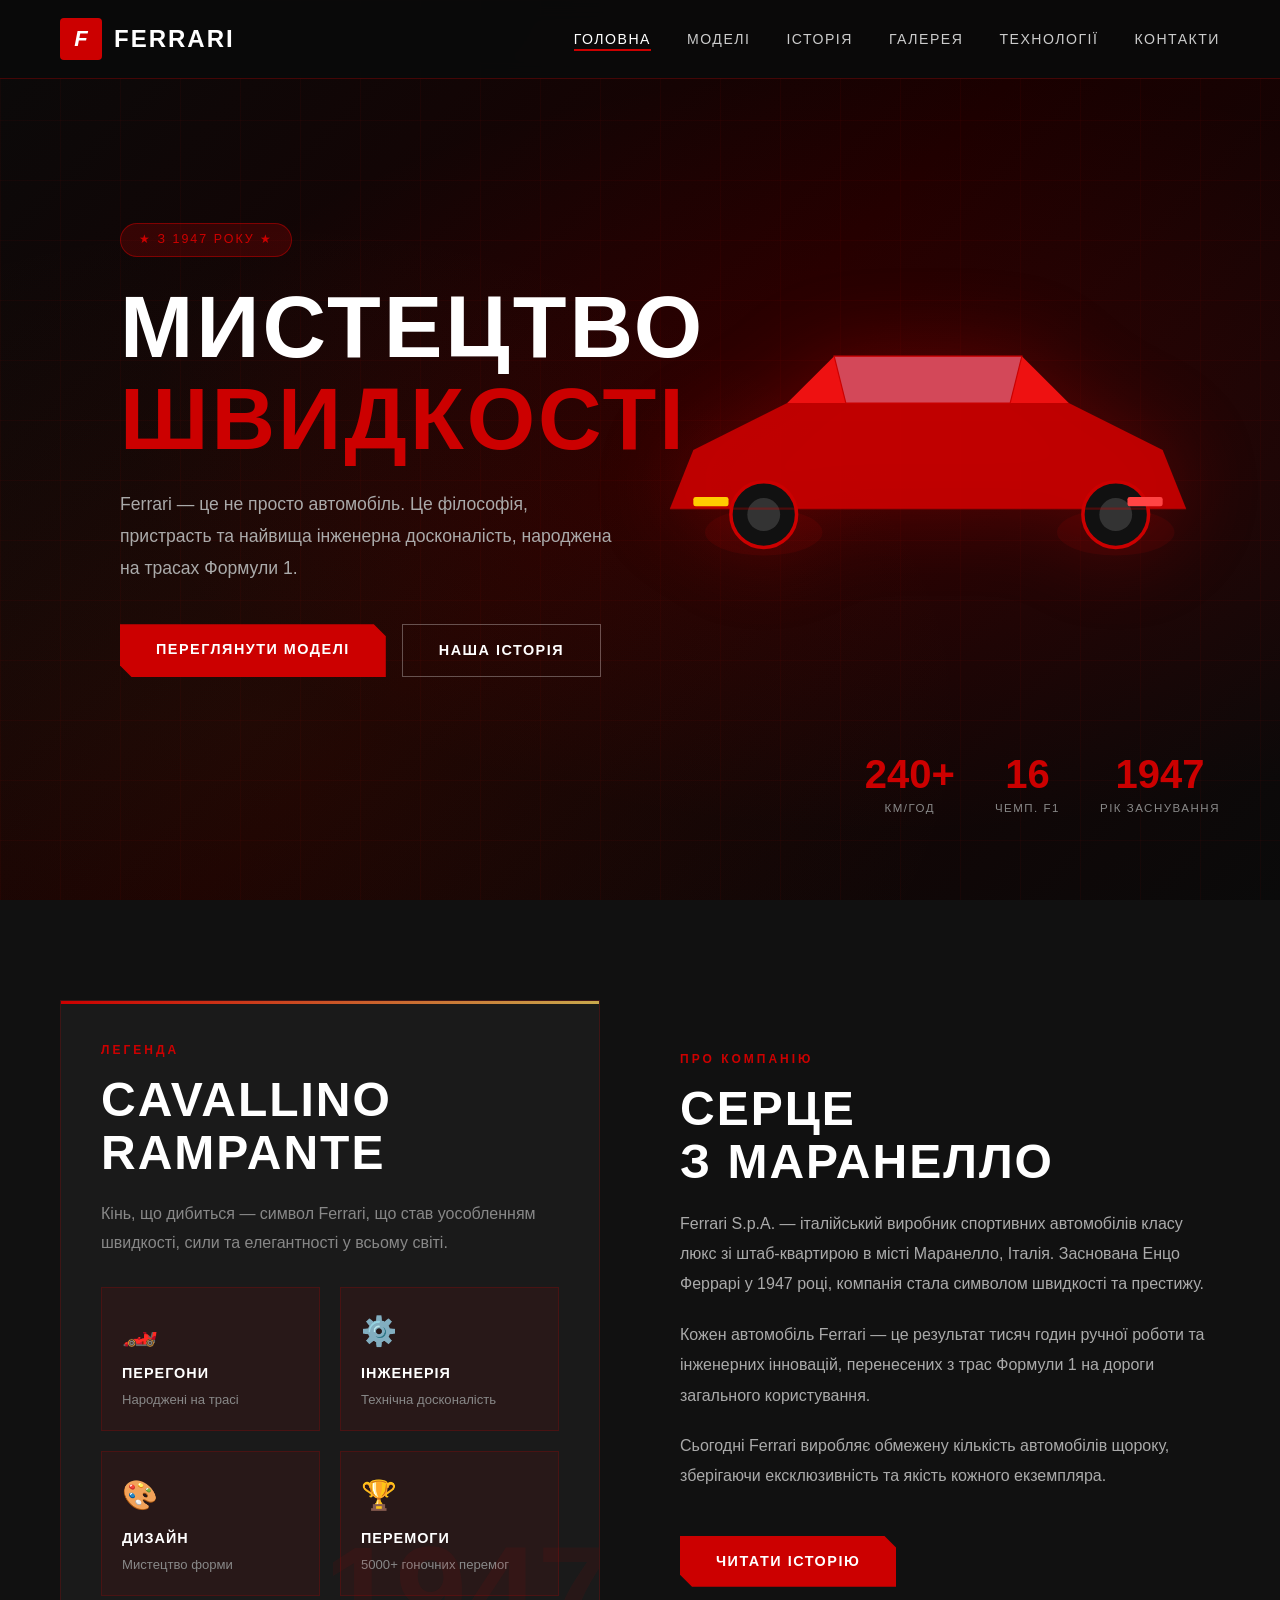
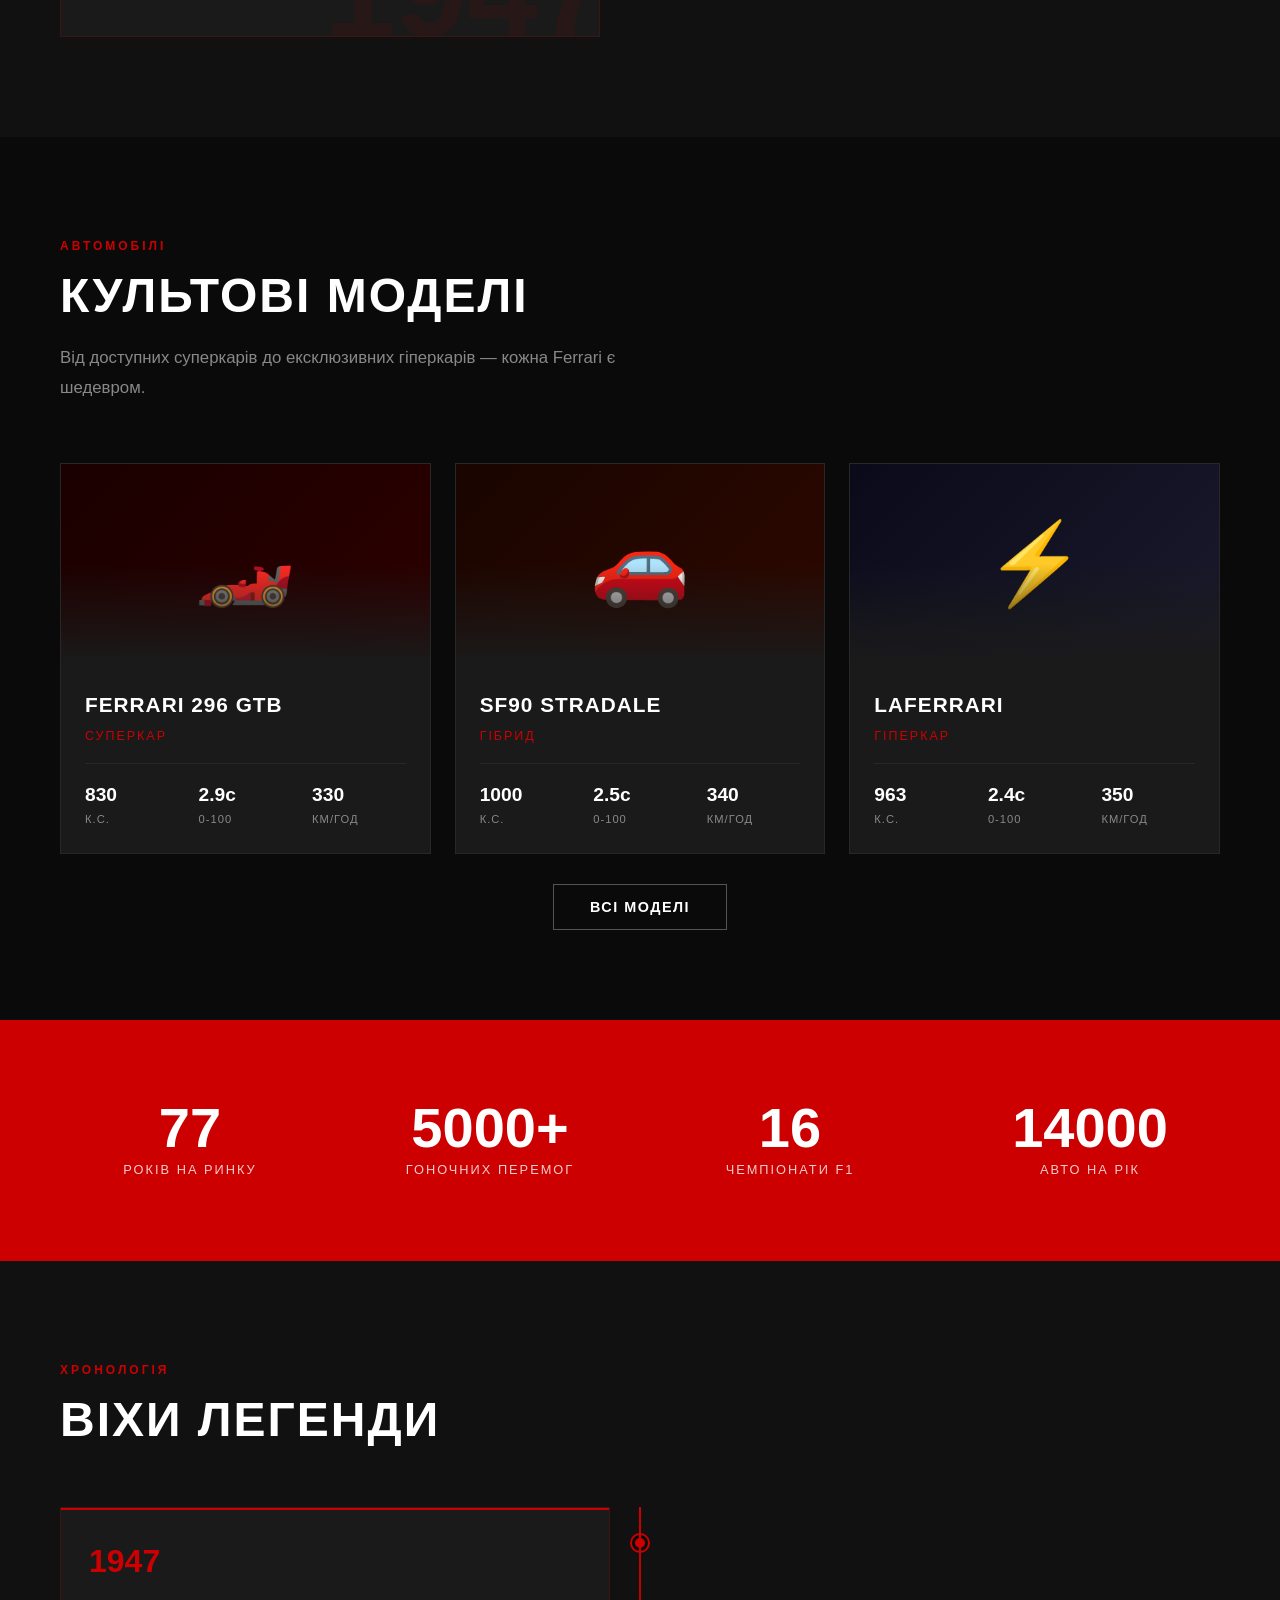
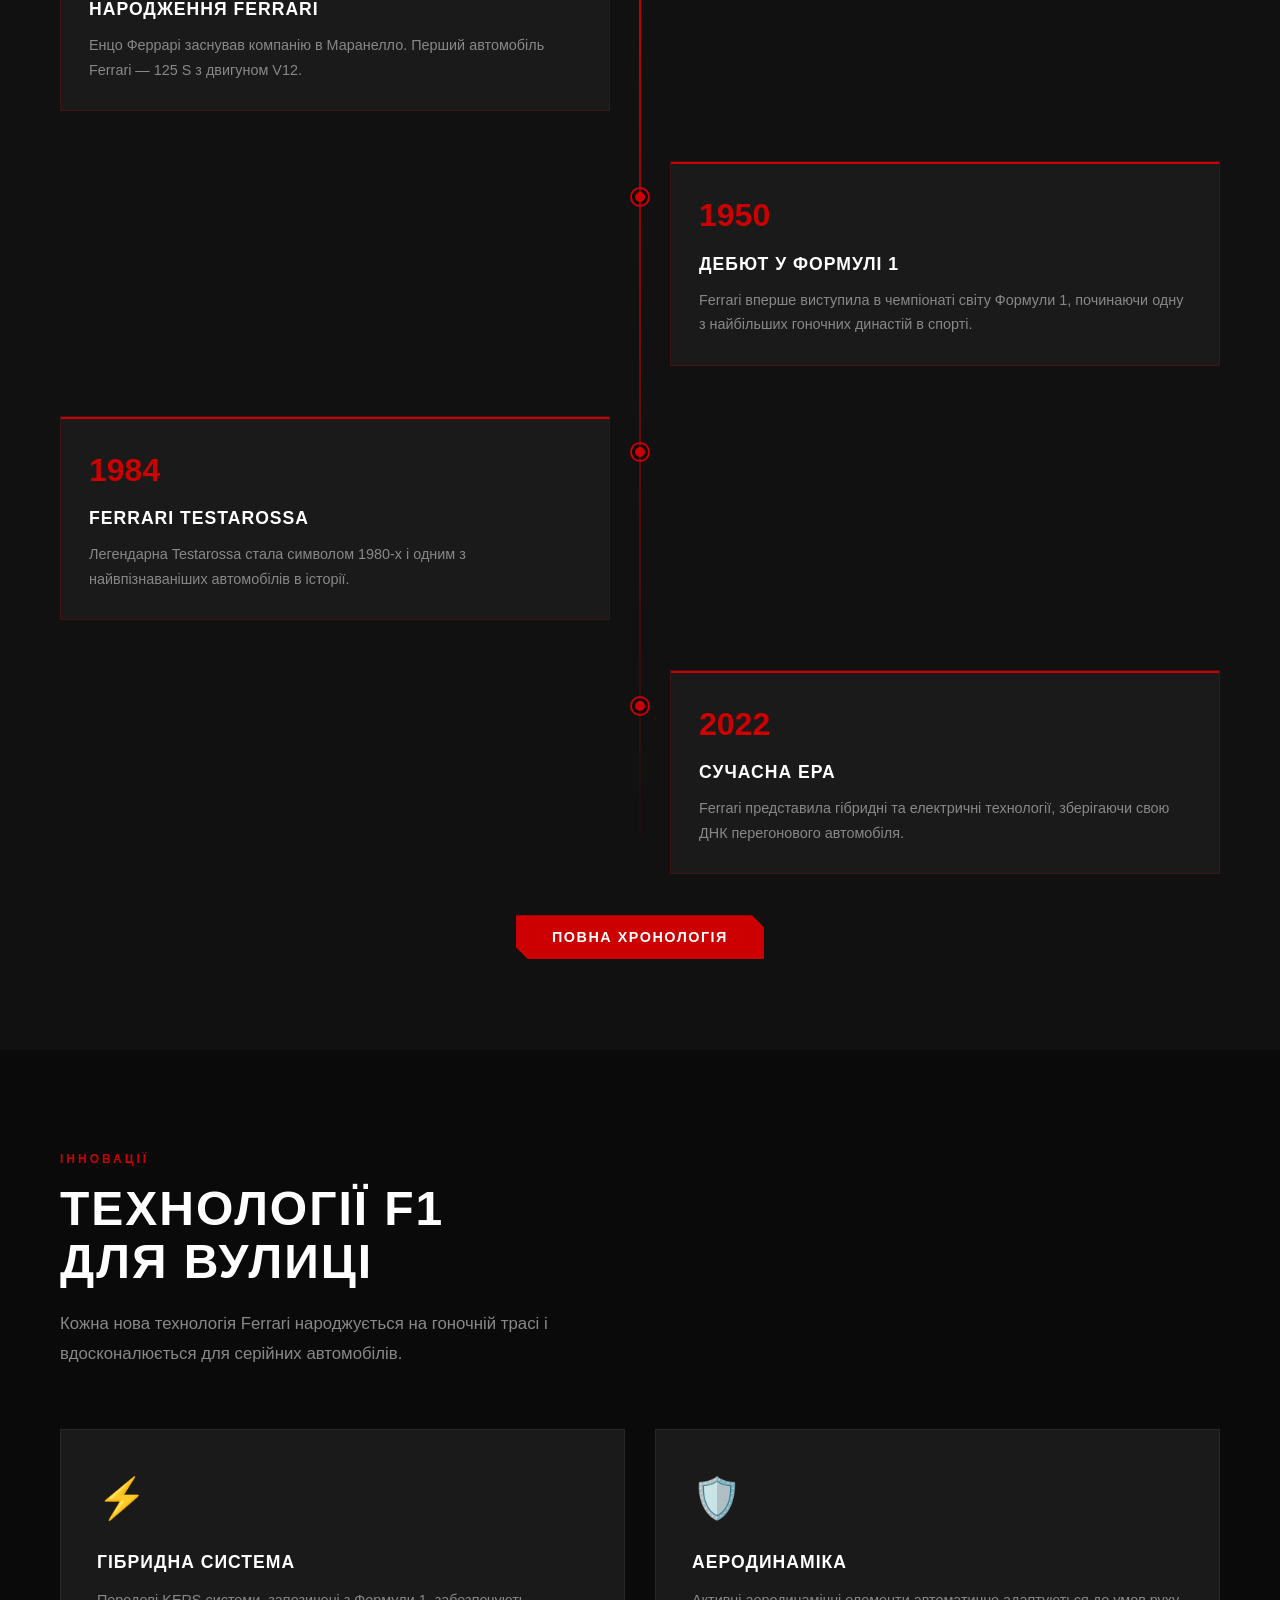
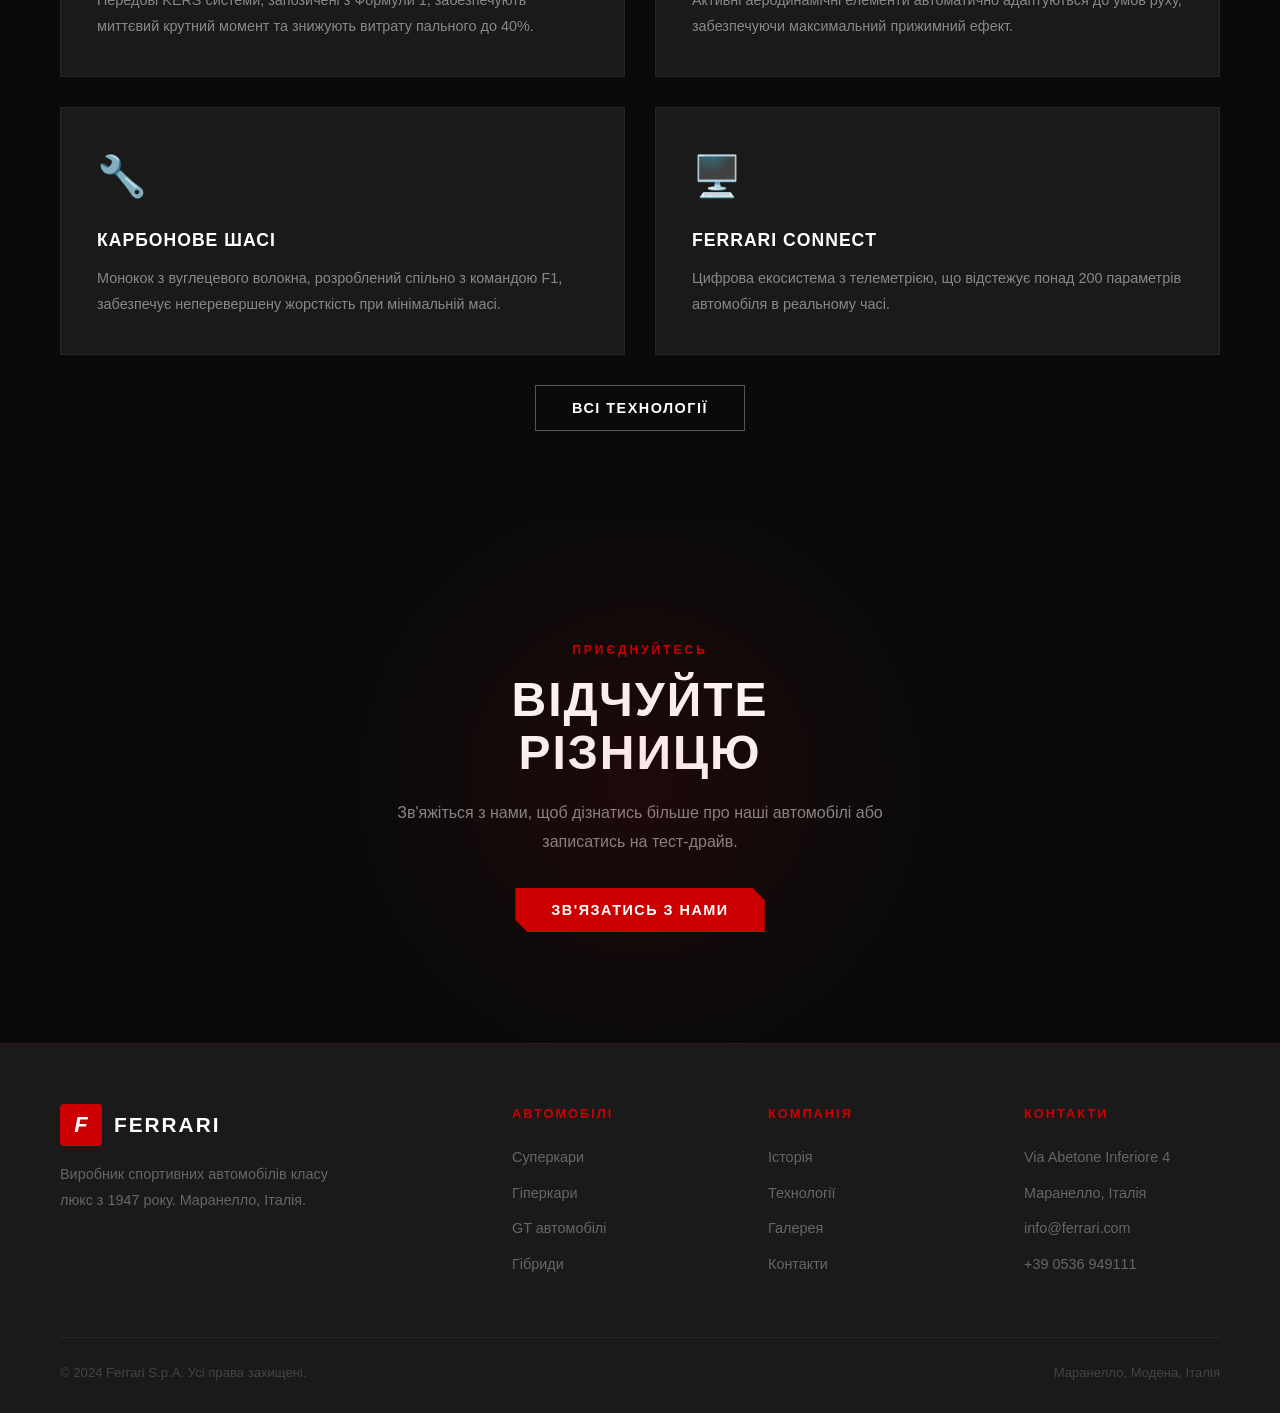
==== index.html @ 5bde9c49 "Initial commit — Ferrari site" ====
<!DOCTYPE html>
<html lang="uk">
<head>
  <meta charset="UTF-8">
  <meta name="viewport" content="width=device-width, initial-scale=1.0">
  <title>Ferrari — Мистецтво Швидкості</title>
  <link rel="stylesheet" href="style.css">
</head>
<body>

<!-- БЛОК 1: НАВІГАЦІЯ -->
<nav>
  <a href="index.html" class="nav-logo">
    <div class="logo-icon">F</div>
    <span>Ferrari</span>
  </a>
  <ul class="nav-links">
    <li><a href="index.html" class="active">Головна</a></li>
    <li><a href="models.html">Моделі</a></li>
    <li><a href="history.html">Історія</a></li>
    <li><a href="gallery.html">Галерея</a></li>
    <li><a href="technologies.html">Технології</a></li>
    <li><a href="contact.html">Контакти</a></li>
  </ul>
</nav>

<!-- БЛОК 2: HERO СЕКЦІЯ -->
<section class="hero">
  <div class="hero-bg"></div>
  <div class="hero-grid"></div>
  <div class="hero-content">
    <div class="hero-badge">&#9733; З 1947 року &#9733;</div>
    <h1>
      Мистецтво
      <span>Швидкості</span>
    </h1>
    <p>Ferrari — це не просто автомобіль. Це філософія, пристрасть та найвища інженерна досконалість, народжена на трасах Формули 1.</p>
    <div class="hero-btns">
      <a href="models.html" class="btn-primary">Переглянути моделі</a>
      <a href="history.html" class="btn-secondary">Наша історія</a>
    </div>
  </div>
  <div class="hero-car">
    <div class="car-silhouette">
      <svg viewBox="0 0 600 200" fill="none" xmlns="http://www.w3.org/2000/svg">
        <ellipse cx="160" cy="170" rx="50" ry="20" fill="rgba(204,0,0,0.1)"/>
        <ellipse cx="460" cy="170" rx="50" ry="20" fill="rgba(204,0,0,0.1)"/>
        <path d="M80 150 L100 100 L180 60 L320 50 L420 60 L500 100 L520 150 Z" fill="#cc0000" opacity="0.9"/>
        <path d="M180 60 L220 20 L380 20 L420 60 Z" fill="#ee1111"/>
        <path d="M220 20 L230 60 L370 60 L380 20 Z" fill="rgba(150,200,255,0.3)" stroke="#cc0000" stroke-width="1"/>
        <circle cx="160" cy="155" r="28" fill="#111" stroke="#cc0000" stroke-width="3"/>
        <circle cx="160" cy="155" r="14" fill="#333"/>
        <circle cx="460" cy="155" r="28" fill="#111" stroke="#cc0000" stroke-width="3"/>
        <circle cx="460" cy="155" r="14" fill="#333"/>
        <path d="M80 150 L520 150" stroke="#cc0000" stroke-width="2" opacity="0.3"/>
        <rect x="100" y="140" width="30" height="8" rx="2" fill="#ffcc00"/>
        <rect x="470" y="140" width="30" height="8" rx="2" fill="#ff4444"/>
      </svg>
    </div>
  </div>
  <div class="hero-stats">
    <div class="stat-item">
      <span class="num">240+</span>
      <span class="label">км/год</span>
    </div>
    <div class="stat-item">
      <span class="num">16</span>
      <span class="label">Чемп. F1</span>
    </div>
    <div class="stat-item">
      <span class="num">1947</span>
      <span class="label">Рік заснування</span>
    </div>
  </div>
</section>

<!-- БЛОК 3: ПРО БРЕНД -->
<section class="about">
  <div class="about-visual">
    <div class="about-card">
      <div class="about-card-year">1947</div>
      <div class="section-label">Легенда</div>
      <h2 class="section-title">Cavallino<br>Rampante</h2>
      <p style="color:#888; line-height:1.8; margin-bottom:24px;">Кінь, що дибиться — символ Ferrari, що став уособленням швидкості, сили та елегантності у всьому світі.</p>
      <div class="about-values">
        <div class="value-item">
          <div class="icon">🏎️</div>
          <h4>Перегони</h4>
          <p>Народжені на трасі</p>
        </div>
        <div class="value-item">
          <div class="icon">⚙️</div>
          <h4>Інженерія</h4>
          <p>Технічна досконалість</p>
        </div>
        <div class="value-item">
          <div class="icon">🎨</div>
          <h4>Дизайн</h4>
          <p>Мистецтво форми</p>
        </div>
        <div class="value-item">
          <div class="icon">🏆</div>
          <h4>Перемоги</h4>
          <p>5000+ гоночних перемог</p>
        </div>
      </div>
    </div>
  </div>
  <div class="about-text">
    <div class="section-label">Про компанію</div>
    <h2 class="section-title">Серце<br>з Маранелло</h2>
    <p>Ferrari S.p.A. — італійський виробник спортивних автомобілів класу люкс зі штаб-квартирою в місті Маранелло, Італія. Заснована Енцо Феррарі у 1947 році, компанія стала символом швидкості та престижу.</p>
    <p>Кожен автомобіль Ferrari — це результат тисяч годин ручної роботи та інженерних інновацій, перенесених з трас Формули 1 на дороги загального користування.</p>
    <p>Сьогодні Ferrari виробляє обмежену кількість автомобілів щороку, зберігаючи ексклюзивність та якість кожного екземпляра.</p>
    <a href="history.html" class="btn-primary" style="display:inline-block; margin-top:24px;">Читати історію</a>
  </div>
</section>

<!-- БЛОК 4: FEATURED МОДЕЛІ -->
<section class="models-section">
  <div class="section-label">Автомобілі</div>
  <h2 class="section-title">Культові Моделі</h2>
  <p class="section-subtitle">Від доступних суперкарів до ексклюзивних гіперкарів — кожна Ferrari є шедевром.</p>
  <div class="models-grid">
    <div class="model-card">
      <div class="model-card-img" style="background: linear-gradient(135deg, #1a0000, #2d0000);">🏎️</div>
      <div class="model-info">
        <div class="model-name">Ferrari 296 GTB</div>
        <div class="model-type">Суперкар</div>
        <div class="model-specs">
          <div class="spec"><div class="val">830</div><div class="key">к.с.</div></div>
          <div class="spec"><div class="val">2.9с</div><div class="key">0-100</div></div>
          <div class="spec"><div class="val">330</div><div class="key">км/год</div></div>
        </div>
      </div>
    </div>
    <div class="model-card">
      <div class="model-card-img" style="background: linear-gradient(135deg, #1a0500, #2d0800);">🚗</div>
      <div class="model-info">
        <div class="model-name">SF90 Stradale</div>
        <div class="model-type">Гібрид</div>
        <div class="model-specs">
          <div class="spec"><div class="val">1000</div><div class="key">к.с.</div></div>
          <div class="spec"><div class="val">2.5с</div><div class="key">0-100</div></div>
          <div class="spec"><div class="val">340</div><div class="key">км/год</div></div>
        </div>
      </div>
    </div>
    <div class="model-card">
      <div class="model-card-img" style="background: linear-gradient(135deg, #0a0a1a, #1a1a2d);">⚡</div>
      <div class="model-info">
        <div class="model-name">LaFerrari</div>
        <div class="model-type">Гіперкар</div>
        <div class="model-specs">
          <div class="spec"><div class="val">963</div><div class="key">к.с.</div></div>
          <div class="spec"><div class="val">2.4с</div><div class="key">0-100</div></div>
          <div class="spec"><div class="val">350</div><div class="key">км/год</div></div>
        </div>
      </div>
    </div>
  </div>
  <div style="text-align:center; margin-top:40px;">
    <a href="models.html" class="btn-secondary">Всі моделі</a>
  </div>
</section>

<!-- БЛОК 5: СТАТИСТИКА -->
<section class="stats-section">
  <div class="stats-grid">
    <div>
      <span class="num">77</span>
      <span class="label">Років на ринку</span>
    </div>
    <div>
      <span class="num">5000+</span>
      <span class="label">Гоночних перемог</span>
    </div>
    <div>
      <span class="num">16</span>
      <span class="label">Чемпіонати F1</span>
    </div>
    <div>
      <span class="num">14000</span>
      <span class="label">Авто на рік</span>
    </div>
  </div>
</section>

<!-- БЛОК 6: КОРОТКА ІСТОРІЯ -->
<section class="history-section">
  <div class="section-label">Хронологія</div>
  <h2 class="section-title">Віхи Легенди</h2>
  <div class="timeline">
    <div class="timeline-item">
      <div class="timeline-content">
        <div class="timeline-year">1947</div>
        <div class="timeline-title">Народження Ferrari</div>
        <p class="timeline-desc">Енцо Феррарі заснував компанію в Маранелло. Перший автомобіль Ferrari — 125 S з двигуном V12.</p>
      </div>
      <div class="timeline-dot"><span></span></div>
      <div></div>
    </div>
    <div class="timeline-item">
      <div></div>
      <div class="timeline-dot"><span></span></div>
      <div class="timeline-content">
        <div class="timeline-year">1950</div>
        <div class="timeline-title">Дебют у Формулі 1</div>
        <p class="timeline-desc">Ferrari вперше виступила в чемпіонаті світу Формули 1, починаючи одну з найбільших гоночних династій в спорті.</p>
      </div>
    </div>
    <div class="timeline-item">
      <div class="timeline-content">
        <div class="timeline-year">1984</div>
        <div class="timeline-title">Ferrari Testarossa</div>
        <p class="timeline-desc">Легендарна Testarossa стала символом 1980-х і одним з найвпізнаваніших автомобілів в історії.</p>
      </div>
      <div class="timeline-dot"><span></span></div>
      <div></div>
    </div>
    <div class="timeline-item">
      <div></div>
      <div class="timeline-dot"><span></span></div>
      <div class="timeline-content">
        <div class="timeline-year">2022</div>
        <div class="timeline-title">Сучасна ера</div>
        <p class="timeline-desc">Ferrari представила гібридні та електричні технології, зберігаючи свою ДНК перегонового автомобіля.</p>
      </div>
    </div>
  </div>
  <div style="text-align:center; margin-top:50px;">
    <a href="history.html" class="btn-primary">Повна хронологія</a>
  </div>
</section>

<!-- БЛОК 7: ТЕХНОЛОГІЇ -->
<section class="tech-section">
  <div class="section-label">Інновації</div>
  <h2 class="section-title">Технології F1<br>для Вулиці</h2>
  <p class="section-subtitle">Кожна нова технологія Ferrari народжується на гоночній трасі і вдосконалюється для серійних автомобілів.</p>
  <div class="tech-grid">
    <div class="tech-card">
      <div class="tech-icon">⚡</div>
      <h3>Гібридна система</h3>
      <p>Передові KERS системи, запозичені з Формули 1, забезпечують миттєвий крутний момент та знижують витрату пального до 40%.</p>
    </div>
    <div class="tech-card">
      <div class="tech-icon">🛡️</div>
      <h3>Аеродинаміка</h3>
      <p>Активні аеродинамічні елементи автоматично адаптуються до умов руху, забезпечуючи максимальний прижимний ефект.</p>
    </div>
    <div class="tech-card">
      <div class="tech-icon">🔧</div>
      <h3>Карбонове шасі</h3>
      <p>Монокок з вуглецевого волокна, розроблений спільно з командою F1, забезпечує неперевершену жорсткість при мінімальній масі.</p>
    </div>
    <div class="tech-card">
      <div class="tech-icon">🖥️</div>
      <h3>Ferrari Connect</h3>
      <p>Цифрова екосистема з телеметрією, що відстежує понад 200 параметрів автомобіля в реальному часі.</p>
    </div>
  </div>
  <div style="text-align:center; margin-top:40px;">
    <a href="technologies.html" class="btn-secondary">Всі технології</a>
  </div>
</section>

<!-- БЛОК 8: CTA + FOOTER -->
<section class="cta-section">
  <div class="section-label">Приєднуйтесь</div>
  <h2 class="section-title">Відчуйте<br>Різницю</h2>
  <p>Зв'яжіться з нами, щоб дізнатись більше про наші автомобілі або записатись на тест-драйв.</p>
  <a href="contact.html" class="btn-primary">Зв'язатись з нами</a>
</section>

<footer>
  <div class="footer-grid">
    <div class="footer-brand">
      <div class="nav-logo" style="display:flex; align-items:center; gap:12px;">
        <div class="logo-icon">F</div>
        <span style="font-size:1.3rem; font-weight:700; letter-spacing:2px; text-transform:uppercase;">Ferrari</span>
      </div>
      <p>Виробник спортивних автомобілів класу люкс з 1947 року. Маранелло, Італія.</p>
    </div>
    <div class="footer-col">
      <h4>Автомобілі</h4>
      <ul>
        <li><a href="models.html">Суперкари</a></li>
        <li><a href="models.html">Гіперкари</a></li>
        <li><a href="models.html">GT автомобілі</a></li>
        <li><a href="models.html">Гібриди</a></li>
      </ul>
    </div>
    <div class="footer-col">
      <h4>Компанія</h4>
      <ul>
        <li><a href="history.html">Історія</a></li>
        <li><a href="technologies.html">Технології</a></li>
        <li><a href="gallery.html">Галерея</a></li>
        <li><a href="contact.html">Контакти</a></li>
      </ul>
    </div>
    <div class="footer-col">
      <h4>Контакти</h4>
      <ul>
        <li><a href="#">Via Abetone Inferiore 4</a></li>
        <li><a href="#">Маранелло, Італія</a></li>
        <li><a href="#">info@ferrari.com</a></li>
        <li><a href="#">+39 0536 949111</a></li>
      </ul>
    </div>
  </div>
  <div class="footer-bottom">
    <p>&copy; 2024 Ferrari S.p.A. Усі права захищені.</p>
    <p>Маранелло, Модена, Італія</p>
  </div>
</footer>

</body>
</html>
---- style.css ----
* {
  margin: 0;
  padding: 0;
  box-sizing: border-box;
}

:root {
  --red: #cc0000;
  --dark-red: #990000;
  --black: #0a0a0a;
  --dark: #111111;
  --gray: #1a1a1a;
  --light-gray: #888;
  --white: #ffffff;
  --gold: #c9a84c;
}

html {
  scroll-behavior: smooth;
}

body {
  font-family: 'Segoe UI', Arial, sans-serif;
  background: var(--black);
  color: var(--white);
  line-height: 1.6;
}

/* ========= NAVBAR ========= */
nav {
  position: fixed;
  top: 0;
  width: 100%;
  z-index: 1000;
  display: flex;
  align-items: center;
  justify-content: space-between;
  padding: 18px 60px;
  background: rgba(10, 10, 10, 0.95);
  backdrop-filter: blur(10px);
  border-bottom: 1px solid rgba(204, 0, 0, 0.3);
}

.nav-logo {
  display: flex;
  align-items: center;
  gap: 12px;
  text-decoration: none;
}

.nav-logo .logo-icon {
  width: 42px;
  height: 42px;
  background: var(--red);
  border-radius: 4px;
  display: flex;
  align-items: center;
  justify-content: center;
  font-size: 22px;
  font-weight: 900;
  color: var(--white);
  font-style: italic;
}

.nav-logo span {
  font-size: 1.5rem;
  font-weight: 700;
  color: var(--white);
  letter-spacing: 2px;
  text-transform: uppercase;
}

.nav-links {
  display: flex;
  list-style: none;
  gap: 36px;
}

.nav-links a {
  color: #ccc;
  text-decoration: none;
  font-size: 0.88rem;
  letter-spacing: 1.5px;
  text-transform: uppercase;
  font-weight: 500;
  transition: color 0.3s;
  position: relative;
}

.nav-links a::after {
  content: '';
  position: absolute;
  bottom: -4px;
  left: 0;
  width: 0;
  height: 2px;
  background: var(--red);
  transition: width 0.3s;
}

.nav-links a:hover,
.nav-links a.active {
  color: var(--white);
}

.nav-links a:hover::after,
.nav-links a.active::after {
  width: 100%;
}

/* ========= HERO ========= */
.hero {
  min-height: 100vh;
  display: flex;
  align-items: center;
  position: relative;
  overflow: hidden;
  background: linear-gradient(135deg, #0a0a0a 0%, #1a0000 50%, #0a0a0a 100%);
}

.hero-bg {
  position: absolute;
  inset: 0;
  background:
    radial-gradient(ellipse at 70% 50%, rgba(204, 0, 0, 0.15) 0%, transparent 60%),
    radial-gradient(ellipse at 20% 80%, rgba(201, 168, 76, 0.05) 0%, transparent 50%);
}

.hero-grid {
  position: absolute;
  inset: 0;
  background-image:
    linear-gradient(rgba(204,0,0,0.05) 1px, transparent 1px),
    linear-gradient(90deg, rgba(204,0,0,0.05) 1px, transparent 1px);
  background-size: 60px 60px;
}

.hero-content {
  position: relative;
  z-index: 2;
  padding: 0 60px;
  max-width: 750px;
}

.hero-badge {
  display: inline-block;
  background: rgba(204, 0, 0, 0.2);
  border: 1px solid rgba(204, 0, 0, 0.5);
  color: var(--red);
  padding: 6px 18px;
  border-radius: 20px;
  font-size: 0.78rem;
  letter-spacing: 2px;
  text-transform: uppercase;
  margin-bottom: 24px;
}

.hero h1 {
  font-size: clamp(3rem, 7vw, 5.5rem);
  font-weight: 900;
  line-height: 1.05;
  text-transform: uppercase;
  letter-spacing: 3px;
  margin-bottom: 24px;
}

.hero h1 span {
  color: var(--red);
  display: block;
}

.hero p {
  font-size: 1.1rem;
  color: #aaa;
  max-width: 500px;
  margin-bottom: 40px;
  line-height: 1.8;
}

.hero-btns {
  display: flex;
  gap: 16px;
  flex-wrap: wrap;
}

.btn-primary {
  background: var(--red);
  color: var(--white);
  padding: 14px 36px;
  border: none;
  font-size: 0.9rem;
  font-weight: 700;
  letter-spacing: 1.5px;
  text-transform: uppercase;
  text-decoration: none;
  cursor: pointer;
  transition: all 0.3s;
  clip-path: polygon(0 0, calc(100% - 12px) 0, 100% 12px, 100% 100%, 12px 100%, 0 calc(100% - 12px));
}

.btn-primary:hover {
  background: var(--dark-red);
  transform: translateY(-2px);
  box-shadow: 0 8px 30px rgba(204, 0, 0, 0.4);
}

.btn-secondary {
  background: transparent;
  color: var(--white);
  padding: 14px 36px;
  border: 1px solid rgba(255,255,255,0.3);
  font-size: 0.9rem;
  font-weight: 600;
  letter-spacing: 1.5px;
  text-transform: uppercase;
  text-decoration: none;
  cursor: pointer;
  transition: all 0.3s;
}

.btn-secondary:hover {
  border-color: var(--red);
  color: var(--red);
  transform: translateY(-2px);
}

.hero-stats {
  position: absolute;
  right: 60px;
  bottom: 80px;
  display: flex;
  gap: 40px;
  z-index: 2;
}

.stat-item {
  text-align: center;
}

.stat-item .num {
  font-size: 2.5rem;
  font-weight: 900;
  color: var(--red);
  display: block;
  line-height: 1;
}

.stat-item .label {
  font-size: 0.72rem;
  color: var(--light-gray);
  letter-spacing: 1.5px;
  text-transform: uppercase;
  margin-top: 4px;
}

.hero-car {
  position: absolute;
  right: 0;
  top: 50%;
  transform: translateY(-50%);
  width: 55%;
  display: flex;
  align-items: center;
  justify-content: center;
}

.car-silhouette {
  width: 100%;
  height: 350px;
  position: relative;
}

.car-silhouette svg {
  width: 100%;
  height: 100%;
  filter: drop-shadow(0 0 40px rgba(204,0,0,0.3));
}

/* ========= SECTIONS ========= */
section {
  padding: 100px 60px;
}

.section-label {
  font-size: 0.75rem;
  letter-spacing: 3px;
  text-transform: uppercase;
  color: var(--red);
  font-weight: 600;
  margin-bottom: 14px;
}

.section-title {
  font-size: clamp(2rem, 4vw, 3rem);
  font-weight: 900;
  text-transform: uppercase;
  letter-spacing: 2px;
  line-height: 1.1;
  margin-bottom: 20px;
}

.section-subtitle {
  color: #888;
  font-size: 1.05rem;
  max-width: 560px;
  line-height: 1.8;
}

/* ========= ABOUT ========= */
.about {
  background: var(--dark);
  display: grid;
  grid-template-columns: 1fr 1fr;
  gap: 80px;
  align-items: center;
}

.about-visual {
  position: relative;
}

.about-card {
  background: var(--gray);
  border: 1px solid rgba(204,0,0,0.2);
  padding: 40px;
  position: relative;
  overflow: hidden;
}

.about-card::before {
  content: '';
  position: absolute;
  top: 0;
  left: 0;
  right: 0;
  height: 3px;
  background: linear-gradient(90deg, var(--red), var(--gold));
}

.about-card-year {
  font-size: 8rem;
  font-weight: 900;
  color: rgba(204,0,0,0.08);
  position: absolute;
  bottom: -20px;
  right: -10px;
  line-height: 1;
  pointer-events: none;
}

.about-values {
  display: grid;
  grid-template-columns: 1fr 1fr;
  gap: 20px;
  margin-top: 30px;
}

.value-item {
  background: rgba(204,0,0,0.08);
  border: 1px solid rgba(204,0,0,0.2);
  padding: 20px;
  transition: all 0.3s;
}

.value-item:hover {
  background: rgba(204,0,0,0.15);
  transform: translateY(-2px);
}

.value-item .icon {
  font-size: 1.8rem;
  margin-bottom: 8px;
}

.value-item h4 {
  font-size: 0.9rem;
  font-weight: 700;
  letter-spacing: 1px;
  text-transform: uppercase;
  margin-bottom: 4px;
}

.value-item p {
  font-size: 0.82rem;
  color: var(--light-gray);
}

.about-text p {
  color: #aaa;
  margin-bottom: 20px;
  line-height: 1.9;
}

/* ========= MODELS ========= */
.models-section {
  background: var(--black);
}

.models-grid {
  display: grid;
  grid-template-columns: repeat(3, 1fr);
  gap: 24px;
  margin-top: 60px;
}

.model-card {
  background: var(--gray);
  border: 1px solid rgba(255,255,255,0.06);
  overflow: hidden;
  transition: all 0.4s;
  position: relative;
  cursor: pointer;
}

.model-card:hover {
  border-color: rgba(204,0,0,0.4);
  transform: translateY(-6px);
  box-shadow: 0 20px 60px rgba(204,0,0,0.15);
}

.model-card-img {
  height: 200px;
  display: flex;
  align-items: center;
  justify-content: center;
  font-size: 5rem;
  position: relative;
  overflow: hidden;
}

.model-card-img::after {
  content: '';
  position: absolute;
  inset: 0;
  background: linear-gradient(to bottom, transparent 50%, var(--gray) 100%);
}

.model-info {
  padding: 24px;
}

.model-name {
  font-size: 1.3rem;
  font-weight: 800;
  text-transform: uppercase;
  letter-spacing: 1px;
  margin-bottom: 6px;
}

.model-type {
  font-size: 0.78rem;
  color: var(--red);
  text-transform: uppercase;
  letter-spacing: 2px;
  margin-bottom: 16px;
}

.model-specs {
  display: flex;
  gap: 20px;
  border-top: 1px solid rgba(255,255,255,0.06);
  padding-top: 16px;
}

.spec {
  flex: 1;
}

.spec .val {
  font-size: 1.2rem;
  font-weight: 700;
  color: var(--white);
}

.spec .key {
  font-size: 0.7rem;
  color: var(--light-gray);
  text-transform: uppercase;
  letter-spacing: 1px;
}

/* ========= HISTORY TIMELINE ========= */
.history-section {
  background: var(--dark);
}

.timeline {
  position: relative;
  margin-top: 60px;
}

.timeline::before {
  content: '';
  position: absolute;
  left: 50%;
  top: 0;
  bottom: 0;
  width: 2px;
  background: linear-gradient(to bottom, var(--red), transparent);
  transform: translateX(-50%);
}

.timeline-item {
  display: grid;
  grid-template-columns: 1fr 60px 1fr;
  gap: 0;
  margin-bottom: 50px;
  align-items: start;
}

.timeline-item:nth-child(even) .timeline-content {
  grid-column: 3;
  grid-row: 1;
}

.timeline-item:nth-child(even) .timeline-dot {
  grid-column: 2;
  grid-row: 1;
}

.timeline-item:nth-child(even) .timeline-empty {
  grid-column: 1;
  grid-row: 1;
}

.timeline-content {
  background: var(--gray);
  border: 1px solid rgba(204,0,0,0.2);
  padding: 28px;
  position: relative;
}

.timeline-content::before {
  content: '';
  position: absolute;
  top: 0;
  left: 0;
  right: 0;
  height: 2px;
  background: var(--red);
}

.timeline-year {
  font-size: 2rem;
  font-weight: 900;
  color: var(--red);
  margin-bottom: 8px;
}

.timeline-title {
  font-size: 1.1rem;
  font-weight: 700;
  text-transform: uppercase;
  letter-spacing: 1px;
  margin-bottom: 10px;
}

.timeline-desc {
  color: #888;
  font-size: 0.9rem;
  line-height: 1.7;
}

.timeline-dot {
  display: flex;
  align-items: flex-start;
  justify-content: center;
  padding-top: 28px;
}

.timeline-dot span {
  width: 16px;
  height: 16px;
  background: var(--red);
  border-radius: 50%;
  border: 3px solid var(--black);
  box-shadow: 0 0 0 2px var(--red);
  display: block;
}

/* ========= TECHNOLOGIES ========= */
.tech-section {
  background: var(--black);
}

.tech-grid {
  display: grid;
  grid-template-columns: repeat(2, 1fr);
  gap: 30px;
  margin-top: 60px;
}

.tech-card {
  background: var(--gray);
  border: 1px solid rgba(255,255,255,0.06);
  padding: 36px;
  position: relative;
  overflow: hidden;
  transition: all 0.3s;
}

.tech-card:hover {
  border-color: rgba(204,0,0,0.3);
  transform: translateY(-4px);
}

.tech-card::after {
  content: '';
  position: absolute;
  bottom: 0;
  left: 0;
  height: 3px;
  width: 0;
  background: var(--red);
  transition: width 0.4s;
}

.tech-card:hover::after {
  width: 100%;
}

.tech-icon {
  font-size: 2.5rem;
  margin-bottom: 18px;
}

.tech-card h3 {
  font-size: 1.1rem;
  font-weight: 700;
  text-transform: uppercase;
  letter-spacing: 1px;
  margin-bottom: 12px;
}

.tech-card p {
  color: #888;
  font-size: 0.9rem;
  line-height: 1.8;
}

/* ========= GALLERY PREVIEW ========= */
.gallery-section {
  background: var(--dark);
}

.gallery-grid {
  display: grid;
  grid-template-columns: 2fr 1fr 1fr;
  grid-template-rows: 250px 250px;
  gap: 16px;
  margin-top: 60px;
}

.gallery-item {
  background: var(--gray);
  border: 1px solid rgba(255,255,255,0.06);
  display: flex;
  align-items: center;
  justify-content: center;
  font-size: 4rem;
  cursor: pointer;
  overflow: hidden;
  position: relative;
  transition: all 0.4s;
}

.gallery-item:first-child {
  grid-row: 1 / 3;
}

.gallery-item::before {
  content: '';
  position: absolute;
  inset: 0;
  background: linear-gradient(135deg, rgba(204,0,0,0.0) 0%, rgba(204,0,0,0.3) 100%);
  opacity: 0;
  transition: opacity 0.4s;
}

.gallery-item:hover::before {
  opacity: 1;
}

.gallery-item:hover {
  transform: scale(1.02);
  border-color: rgba(204,0,0,0.4);
}

.gallery-overlay {
  position: absolute;
  bottom: 0;
  left: 0;
  right: 0;
  padding: 20px;
  background: linear-gradient(transparent, rgba(0,0,0,0.8));
  transform: translateY(100%);
  transition: transform 0.3s;
}

.gallery-item:hover .gallery-overlay {
  transform: translateY(0);
}

.gallery-overlay span {
  font-size: 0.85rem;
  font-weight: 700;
  text-transform: uppercase;
  letter-spacing: 1px;
}

/* ========= STATS ========= */
.stats-section {
  background: var(--red);
  padding: 80px 60px;
}

.stats-grid {
  display: grid;
  grid-template-columns: repeat(4, 1fr);
  gap: 40px;
  text-align: center;
}

.stats-grid .num {
  font-size: 3.5rem;
  font-weight: 900;
  display: block;
  line-height: 1;
}

.stats-grid .label {
  font-size: 0.8rem;
  letter-spacing: 2px;
  text-transform: uppercase;
  opacity: 0.8;
  margin-top: 8px;
}

/* ========= CTA ========= */
.cta-section {
  background: var(--black);
  text-align: center;
  padding: 120px 60px;
  position: relative;
  overflow: hidden;
}

.cta-section::before {
  content: '';
  position: absolute;
  top: 50%;
  left: 50%;
  transform: translate(-50%, -50%);
  width: 600px;
  height: 600px;
  background: radial-gradient(circle, rgba(204,0,0,0.1) 0%, transparent 70%);
}

.cta-section .section-title {
  margin: 0 auto 20px;
  max-width: 700px;
}

.cta-section p {
  color: #888;
  max-width: 500px;
  margin: 0 auto 40px;
  line-height: 1.8;
}

/* ========= FOOTER ========= */
footer {
  background: var(--gray);
  border-top: 1px solid rgba(204,0,0,0.2);
  padding: 60px 60px 30px;
}

.footer-grid {
  display: grid;
  grid-template-columns: 2fr 1fr 1fr 1fr;
  gap: 60px;
  margin-bottom: 50px;
}

.footer-brand p {
  color: #666;
  font-size: 0.9rem;
  line-height: 1.8;
  margin-top: 16px;
  max-width: 280px;
}

.footer-col h4 {
  font-size: 0.8rem;
  letter-spacing: 2px;
  text-transform: uppercase;
  color: var(--red);
  margin-bottom: 20px;
}

.footer-col ul {
  list-style: none;
}

.footer-col ul li {
  margin-bottom: 10px;
}

.footer-col ul li a {
  color: #666;
  text-decoration: none;
  font-size: 0.9rem;
  transition: color 0.3s;
}

.footer-col ul li a:hover {
  color: var(--white);
}

.footer-bottom {
  border-top: 1px solid rgba(255,255,255,0.06);
  padding-top: 24px;
  display: flex;
  justify-content: space-between;
  align-items: center;
}

.footer-bottom p {
  color: #444;
  font-size: 0.82rem;
}

/* ========= PAGE HERO ========= */
.page-hero {
  min-height: 40vh;
  display: flex;
  align-items: flex-end;
  padding: 80px 60px 60px;
  background: linear-gradient(135deg, var(--black) 0%, #1a0000 100%);
  position: relative;
  overflow: hidden;
  margin-top: 0;
}

.page-hero::before {
  content: '';
  position: absolute;
  inset: 0;
  background: radial-gradient(ellipse at 80% 50%, rgba(204,0,0,0.12) 0%, transparent 60%);
}

.page-hero-content {
  position: relative;
  z-index: 1;
}

.page-hero h1 {
  font-size: clamp(2.5rem, 5vw, 4rem);
  font-weight: 900;
  text-transform: uppercase;
  letter-spacing: 3px;
  line-height: 1.1;
  margin-bottom: 16px;
}

.page-hero p {
  color: #888;
  font-size: 1.1rem;
  max-width: 500px;
}

/* ========= MODELS PAGE ========= */
.models-page {
  background: var(--black);
  padding-top: 0;
}

.models-filter {
  display: flex;
  gap: 12px;
  margin-bottom: 50px;
  flex-wrap: wrap;
}

.filter-btn {
  background: transparent;
  border: 1px solid rgba(255,255,255,0.15);
  color: #888;
  padding: 10px 24px;
  font-size: 0.8rem;
  letter-spacing: 1.5px;
  text-transform: uppercase;
  cursor: pointer;
  transition: all 0.3s;
}

.filter-btn.active,
.filter-btn:hover {
  background: var(--red);
  border-color: var(--red);
  color: var(--white);
}

.models-full-grid {
  display: grid;
  grid-template-columns: repeat(3, 1fr);
  gap: 24px;
}

.model-full-card {
  background: var(--gray);
  border: 1px solid rgba(255,255,255,0.06);
  overflow: hidden;
  transition: all 0.4s;
}

.model-full-card:hover {
  border-color: rgba(204,0,0,0.4);
  transform: translateY(-6px);
  box-shadow: 0 20px 60px rgba(204,0,0,0.12);
}

.model-full-card .car-emoji {
  height: 180px;
  background: linear-gradient(135deg, #1a0000, #0a0a0a);
  display: flex;
  align-items: center;
  justify-content: center;
  font-size: 5rem;
}

.model-full-card .card-body {
  padding: 24px;
}

.model-full-card h3 {
  font-size: 1.2rem;
  font-weight: 800;
  text-transform: uppercase;
  letter-spacing: 1px;
  margin-bottom: 4px;
}

.model-full-card .category {
  color: var(--red);
  font-size: 0.75rem;
  letter-spacing: 2px;
  text-transform: uppercase;
  margin-bottom: 16px;
}

.specs-table {
  width: 100%;
  border-collapse: collapse;
}

.specs-table tr {
  border-bottom: 1px solid rgba(255,255,255,0.04);
}

.specs-table td {
  padding: 8px 0;
  font-size: 0.85rem;
}

.specs-table td:first-child {
  color: #666;
}

.specs-table td:last-child {
  text-align: right;
  font-weight: 700;
}

.card-price {
  margin-top: 16px;
  padding-top: 16px;
  border-top: 1px solid rgba(255,255,255,0.06);
  display: flex;
  justify-content: space-between;
  align-items: center;
}

.card-price .price {
  font-size: 1.3rem;
  font-weight: 900;
  color: var(--red);
}

/* ========= HISTORY PAGE ========= */
.history-full {
  background: var(--black);
}

.era-section {
  margin-bottom: 80px;
}

.era-title {
  font-size: 1.8rem;
  font-weight: 900;
  text-transform: uppercase;
  letter-spacing: 2px;
  color: var(--red);
  margin-bottom: 30px;
  padding-bottom: 16px;
  border-bottom: 1px solid rgba(204,0,0,0.2);
}

.era-events {
  display: grid;
  grid-template-columns: repeat(2, 1fr);
  gap: 20px;
}

.event-card {
  background: var(--gray);
  border: 1px solid rgba(255,255,255,0.06);
  border-left: 3px solid var(--red);
  padding: 24px;
  transition: all 0.3s;
}

.event-card:hover {
  background: rgba(204,0,0,0.08);
  transform: translateX(4px);
}

.event-year {
  font-size: 1.5rem;
  font-weight: 900;
  color: var(--red);
  margin-bottom: 8px;
}

.event-title {
  font-size: 1rem;
  font-weight: 700;
  text-transform: uppercase;
  letter-spacing: 1px;
  margin-bottom: 8px;
}

.event-desc {
  color: #777;
  font-size: 0.88rem;
  line-height: 1.7;
}

/* ========= GALLERY PAGE ========= */
.gallery-full {
  background: var(--black);
}

.gallery-full-grid {
  display: grid;
  grid-template-columns: repeat(3, 1fr);
  gap: 20px;
}

.gallery-full-item {
  background: var(--gray);
  border: 1px solid rgba(255,255,255,0.06);
  height: 240px;
  display: flex;
  align-items: center;
  justify-content: center;
  font-size: 5rem;
  cursor: pointer;
  position: relative;
  overflow: hidden;
  transition: all 0.4s;
}

.gallery-full-item:first-child,
.gallery-full-item:nth-child(5) {
  grid-column: span 2;
}

.gallery-full-item:hover {
  border-color: rgba(204,0,0,0.5);
  box-shadow: 0 0 40px rgba(204,0,0,0.2);
}

.gallery-caption {
  position: absolute;
  bottom: 0;
  left: 0;
  right: 0;
  padding: 16px;
  background: linear-gradient(transparent, rgba(0,0,0,0.9));
  font-size: 0.85rem;
  font-weight: 700;
  text-transform: uppercase;
  letter-spacing: 1px;
  transform: translateY(100%);
  transition: transform 0.3s;
}

.gallery-full-item:hover .gallery-caption {
  transform: translateY(0);
}

/* ========= TECHNOLOGIES PAGE ========= */
.tech-full {
  background: var(--black);
}

.tech-hero-card {
  background: linear-gradient(135deg, #1a0000, var(--gray));
  border: 1px solid rgba(204,0,0,0.3);
  padding: 60px;
  margin-bottom: 60px;
  display: grid;
  grid-template-columns: 1fr 1fr;
  gap: 60px;
  align-items: center;
}

.tech-hero-card h2 {
  font-size: 2rem;
  font-weight: 900;
  text-transform: uppercase;
  letter-spacing: 2px;
  margin-bottom: 20px;
}

.tech-hero-card p {
  color: #888;
  line-height: 1.9;
}

.tech-hero-card .big-icon {
  font-size: 8rem;
  text-align: center;
}

.tech-features {
  display: grid;
  grid-template-columns: repeat(3, 1fr);
  gap: 24px;
}

.tech-feature-card {
  background: var(--gray);
  border: 1px solid rgba(255,255,255,0.06);
  padding: 32px;
  transition: all 0.3s;
  position: relative;
}

.tech-feature-card::before {
  content: '';
  position: absolute;
  top: 0;
  left: 0;
  width: 3px;
  height: 0;
  background: var(--red);
  transition: height 0.4s;
}

.tech-feature-card:hover::before {
  height: 100%;
}

.tech-feature-card:hover {
  border-color: rgba(204,0,0,0.2);
  transform: translateY(-4px);
}

.tech-feature-card .icon {
  font-size: 2.5rem;
  margin-bottom: 16px;
}

.tech-feature-card h3 {
  font-size: 1rem;
  font-weight: 700;
  text-transform: uppercase;
  letter-spacing: 1px;
  margin-bottom: 12px;
}

.tech-feature-card p {
  color: #777;
  font-size: 0.88rem;
  line-height: 1.8;
}

/* ========= CONTACT PAGE ========= */
.contact-full {
  background: var(--black);
  display: grid;
  grid-template-columns: 1fr 1fr;
  gap: 80px;
  align-items: start;
}

.contact-info .info-item {
  display: flex;
  gap: 20px;
  margin-bottom: 32px;
  padding-bottom: 32px;
  border-bottom: 1px solid rgba(255,255,255,0.06);
}

.info-icon {
  width: 48px;
  height: 48px;
  background: rgba(204,0,0,0.15);
  border: 1px solid rgba(204,0,0,0.3);
  display: flex;
  align-items: center;
  justify-content: center;
  font-size: 1.3rem;
  flex-shrink: 0;
}

.info-text h4 {
  font-size: 0.8rem;
  letter-spacing: 2px;
  text-transform: uppercase;
  color: var(--red);
  margin-bottom: 6px;
}

.info-text p {
  color: #aaa;
  font-size: 0.95rem;
  line-height: 1.7;
}

.contact-form {
  background: var(--gray);
  border: 1px solid rgba(255,255,255,0.06);
  padding: 48px;
}

.contact-form h3 {
  font-size: 1.3rem;
  font-weight: 700;
  text-transform: uppercase;
  letter-spacing: 2px;
  margin-bottom: 32px;
}

.form-group {
  margin-bottom: 20px;
}

.form-group label {
  display: block;
  font-size: 0.75rem;
  letter-spacing: 1.5px;
  text-transform: uppercase;
  color: #666;
  margin-bottom: 8px;
}

.form-group input,
.form-group select,
.form-group textarea {
  width: 100%;
  background: var(--black);
  border: 1px solid rgba(255,255,255,0.1);
  color: var(--white);
  padding: 14px 18px;
  font-size: 0.95rem;
  font-family: inherit;
  transition: border-color 0.3s;
  outline: none;
}

.form-group input:focus,
.form-group select:focus,
.form-group textarea:focus {
  border-color: var(--red);
}

.form-group select option {
  background: var(--black);
}

.form-group textarea {
  height: 120px;
  resize: vertical;
}

.form-row {
  display: grid;
  grid-template-columns: 1fr 1fr;
  gap: 16px;
}

/* ========= RESPONSIVE ========= */
@media (max-width: 1024px) {
  nav { padding: 16px 30px; }
  .nav-links { gap: 20px; }
  section { padding: 70px 30px; }
  .hero-content { padding: 0 30px; }
  .hero-stats { right: 30px; }
  .about { grid-template-columns: 1fr; gap: 40px; }
  .models-grid { grid-template-columns: repeat(2, 1fr); }
  .tech-grid { grid-template-columns: 1fr; }
  .footer-grid { grid-template-columns: 1fr 1fr; }
}

@media (max-width: 768px) {
  .nav-links { display: none; }
  .hero h1 { font-size: 2.5rem; }
  .hero-car { display: none; }
  .hero-stats { position: static; flex-wrap: wrap; margin-top: 40px; }
  section { padding: 50px 20px; }
  .models-grid { grid-template-columns: 1fr; }
  .timeline::before { left: 20px; }
  .timeline-item { grid-template-columns: 40px 1fr; }
  .stats-grid { grid-template-columns: repeat(2, 1fr); }
  .contact-full { grid-template-columns: 1fr; }
  .models-full-grid { grid-template-columns: 1fr; }
  .tech-features { grid-template-columns: 1fr; }
  .gallery-full-grid { grid-template-columns: 1fr; }
  .gallery-full-item:first-child,
  .gallery-full-item:nth-child(5) { grid-column: span 1; }
  .footer-grid { grid-template-columns: 1fr; gap: 30px; }
  .form-row { grid-template-columns: 1fr; }
  .page-hero { padding: 80px 20px 40px; }
  .tech-hero-card { grid-template-columns: 1fr; padding: 30px; }
  .era-events { grid-template-columns: 1fr; }
}
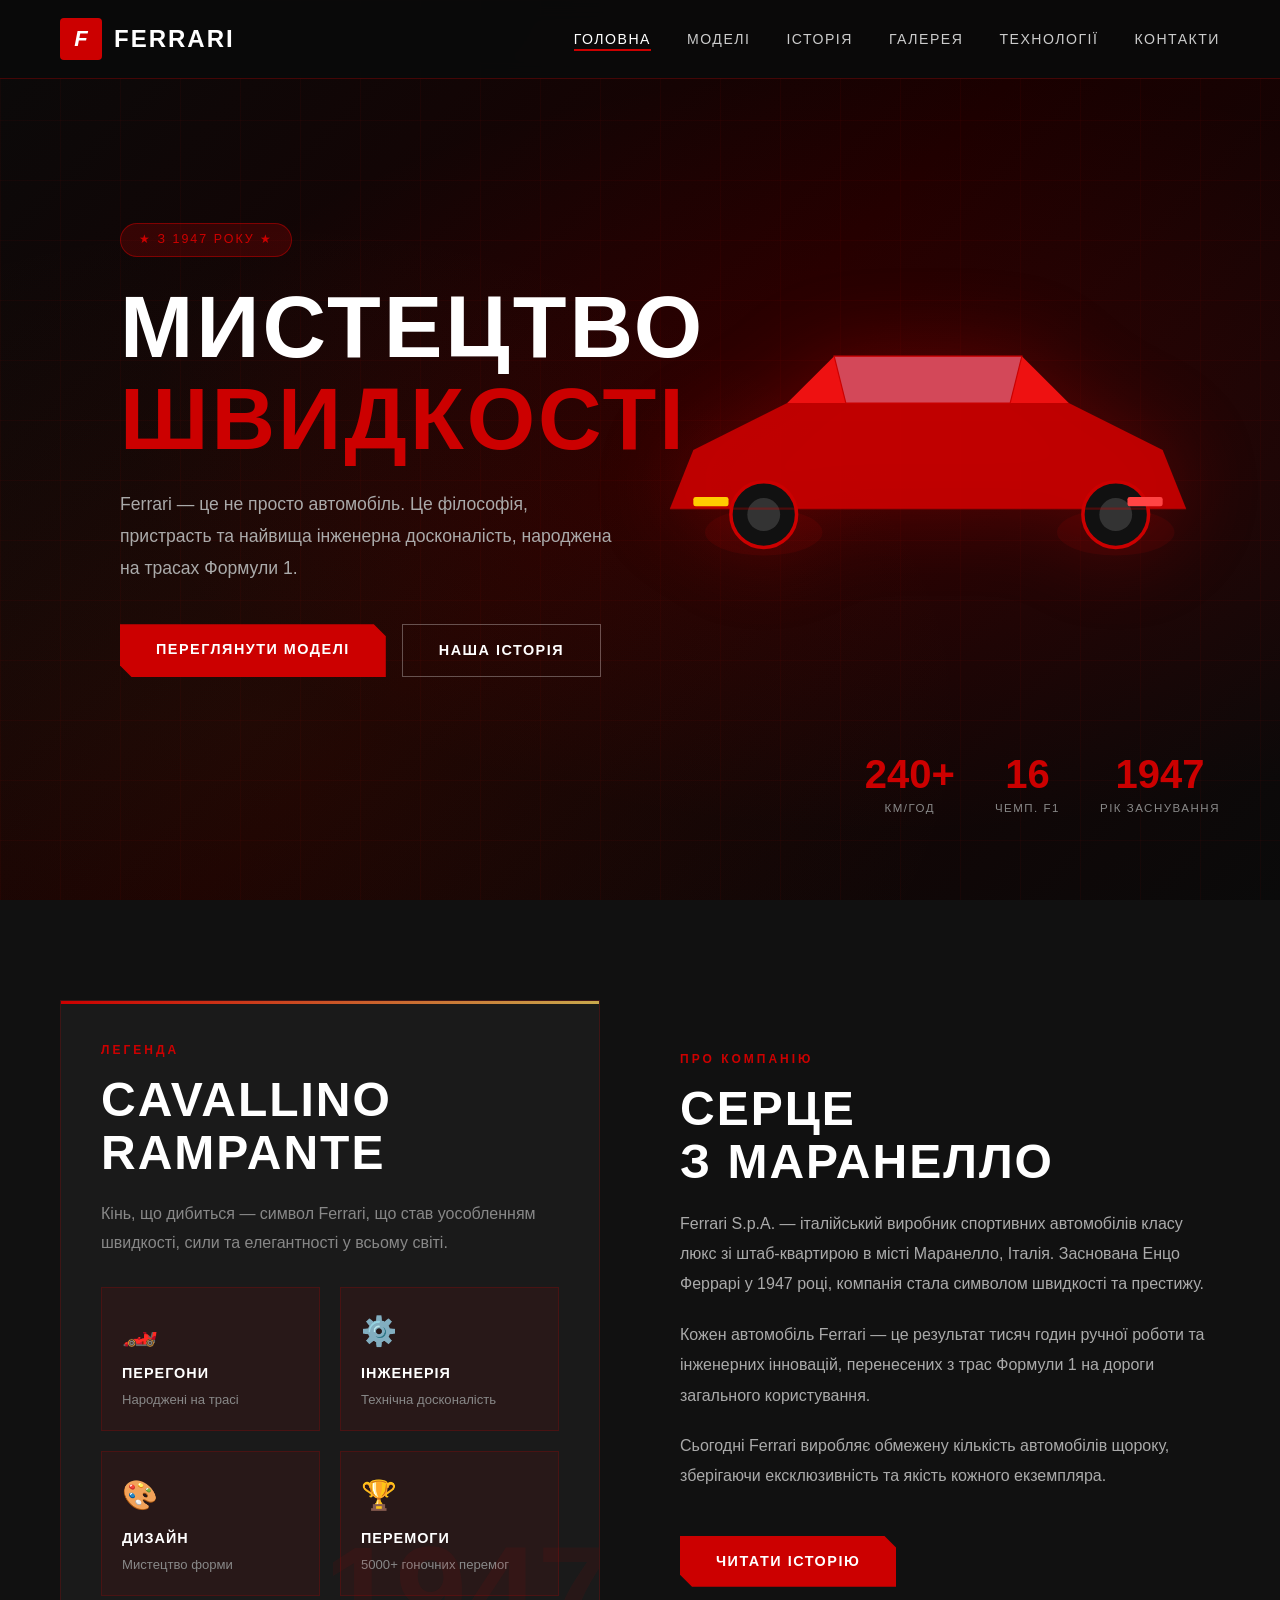
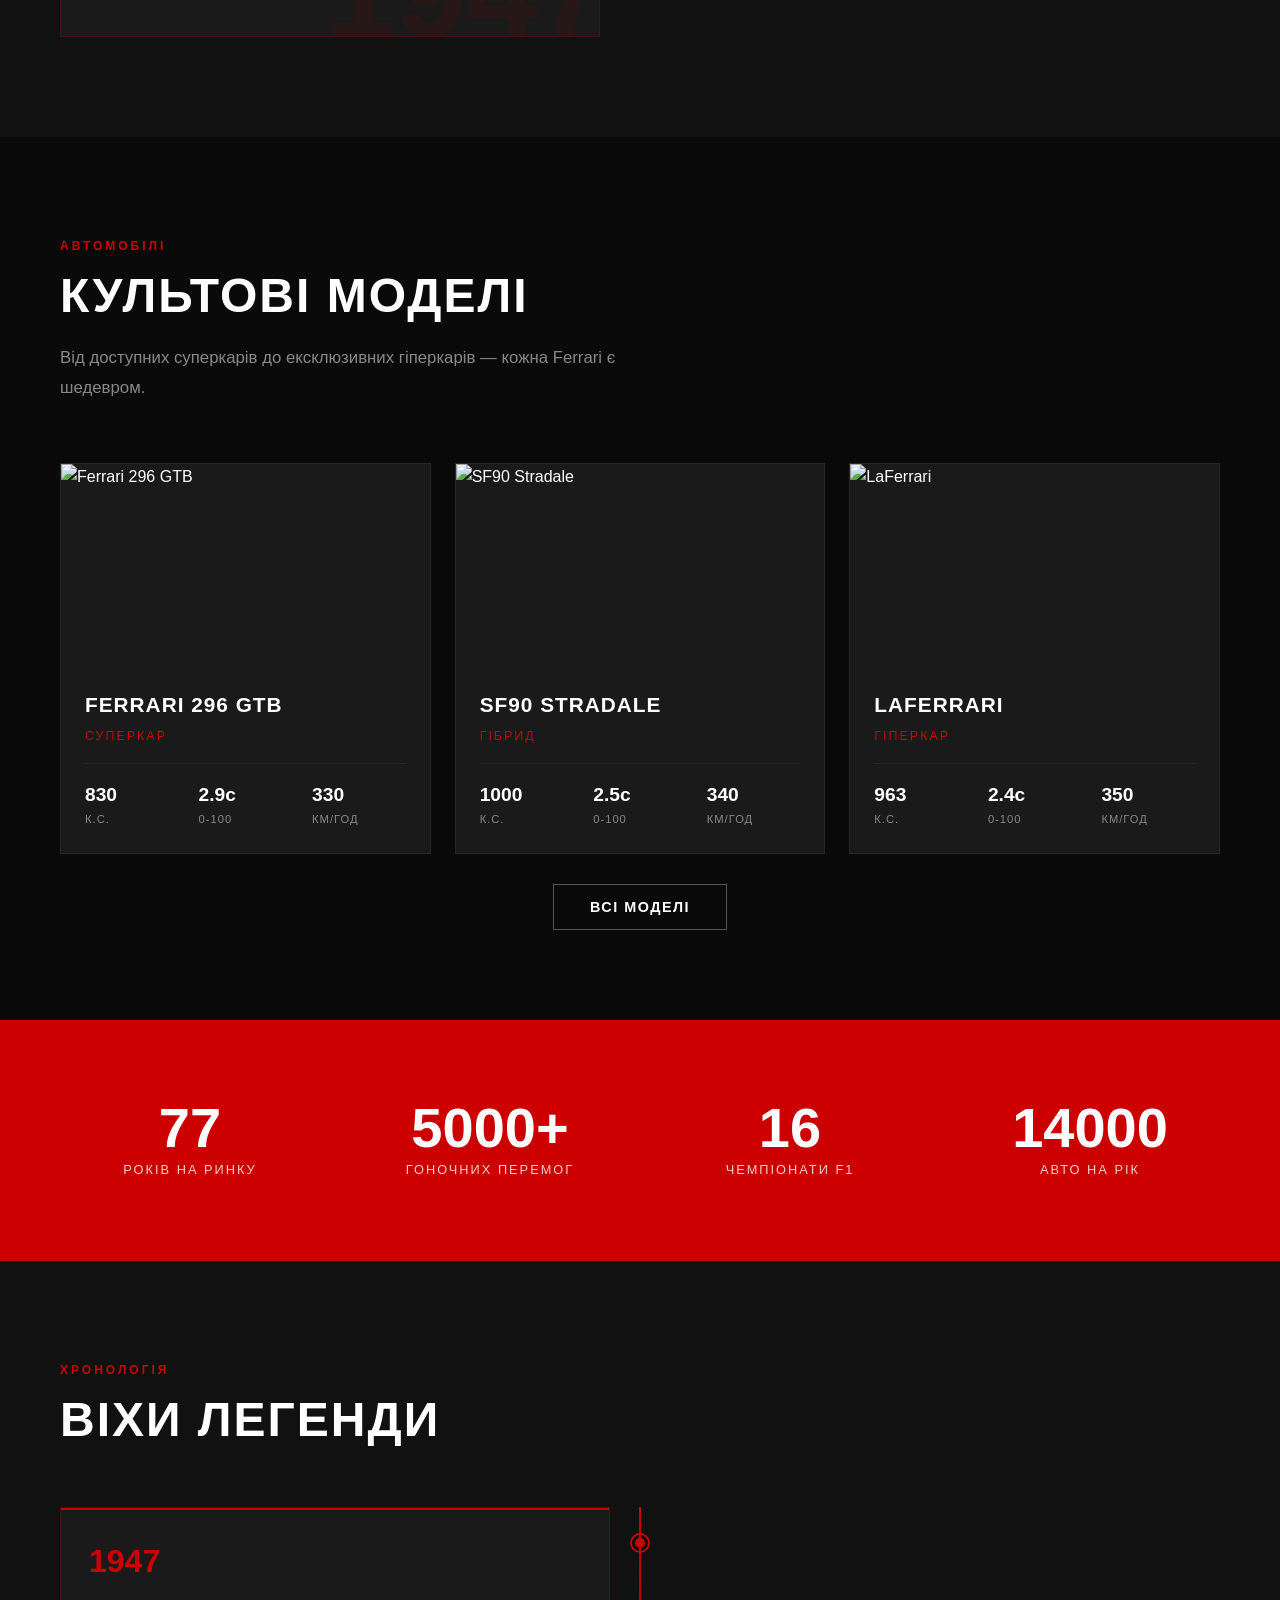
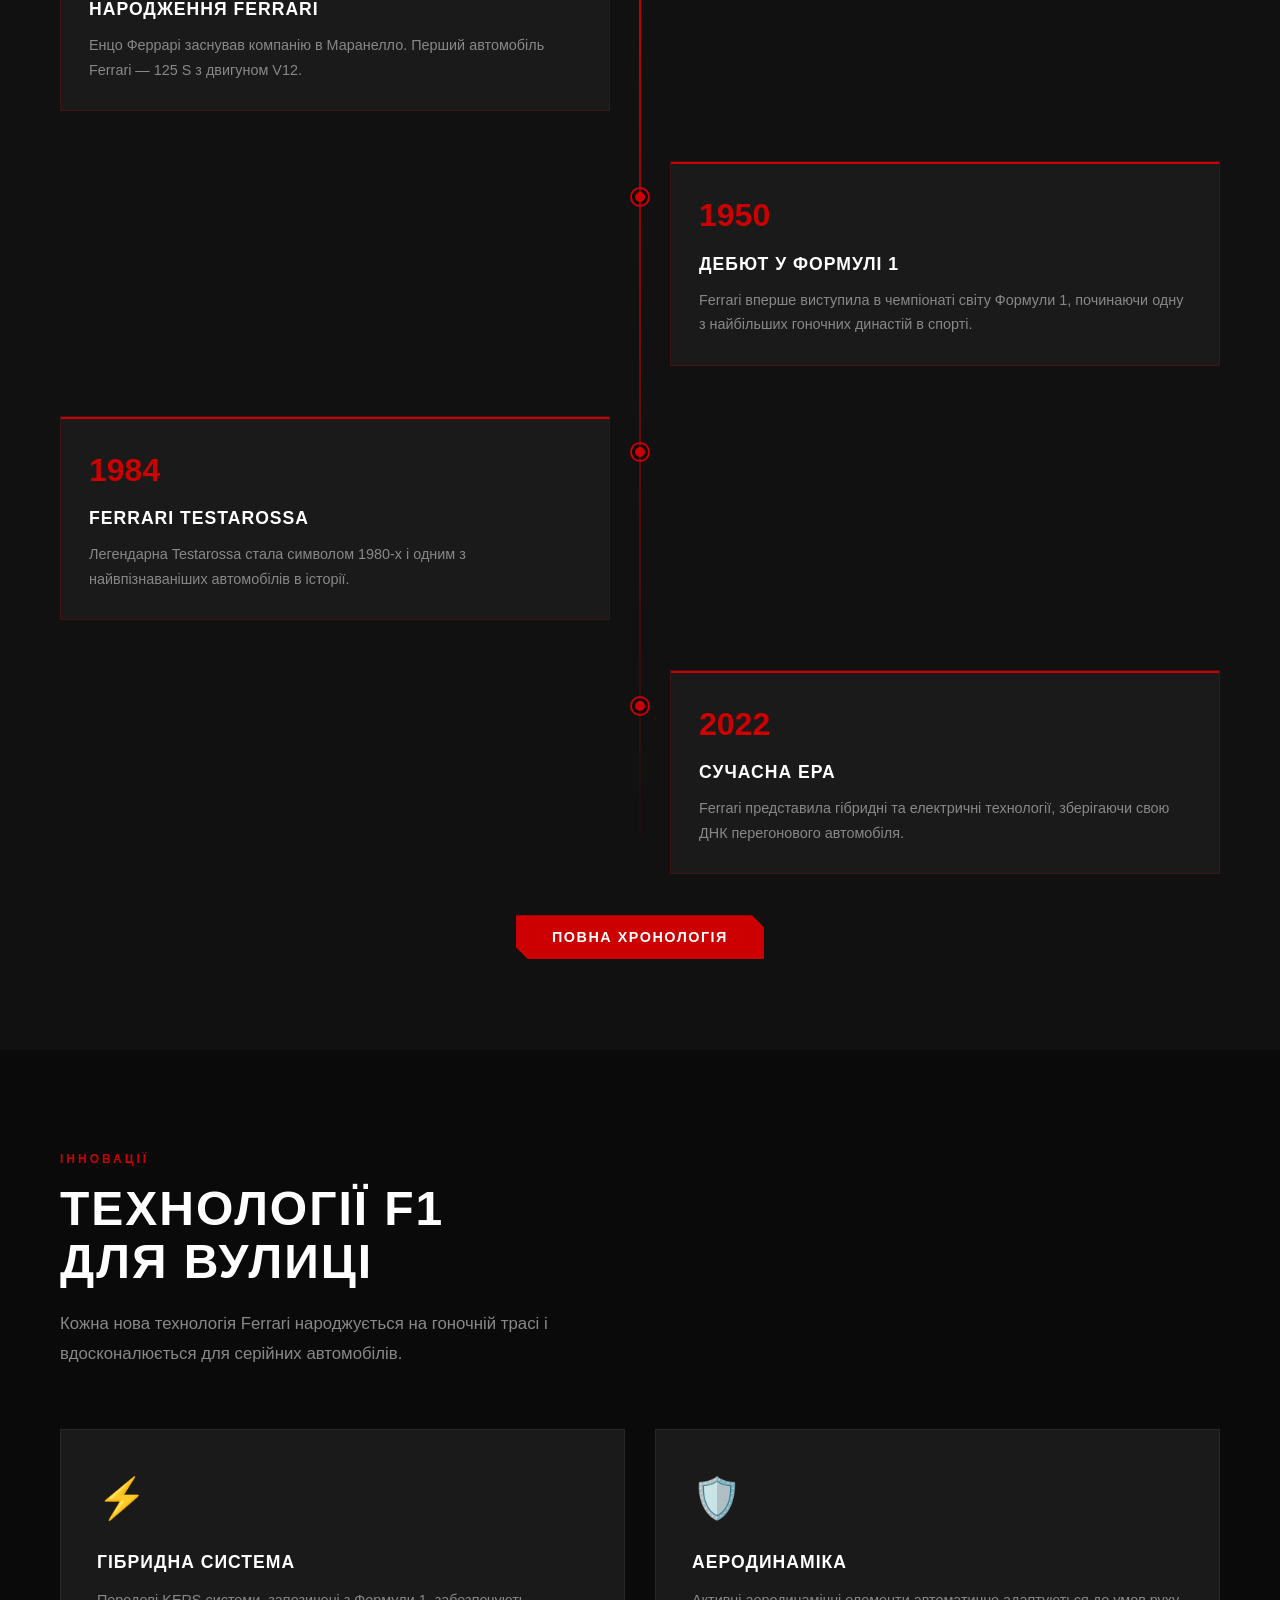
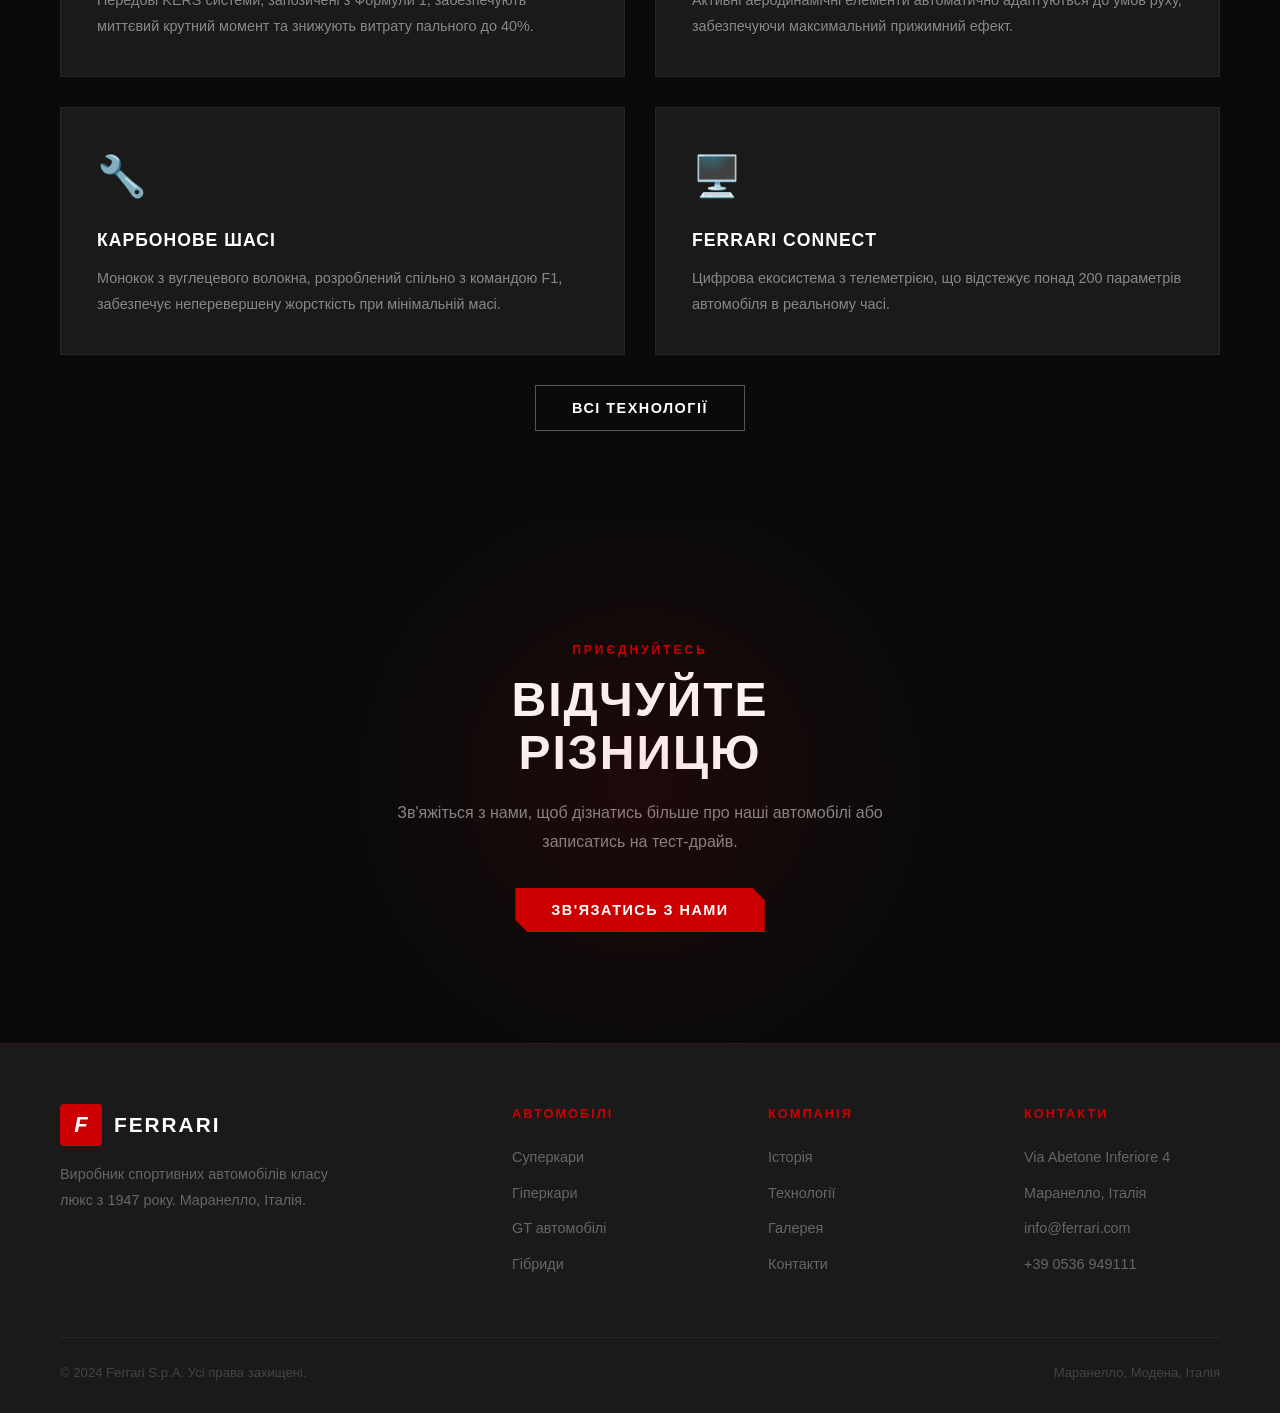
==== commit 2c160e71: "Replace emoji with real Ferrari photos from Unsplash" ====
--- a/index.html
+++ b/index.html
@@ -123,7 +123,7 @@
   <p class="section-subtitle">Від доступних суперкарів до ексклюзивних гіперкарів — кожна Ferrari є шедевром.</p>
   <div class="models-grid">
     <div class="model-card">
-      <div class="model-card-img" style="background: linear-gradient(135deg, #1a0000, #2d0000);">🏎️</div>
+      <div class="model-card-img"><img src="https://images.unsplash.com/photo-1647801833770-025625b3ffd8?w=600&q=80" alt="Ferrari 296 GTB"></div>
       <div class="model-info">
         <div class="model-name">Ferrari 296 GTB</div>
         <div class="model-type">Суперкар</div>
@@ -135,7 +135,7 @@
       </div>
     </div>
     <div class="model-card">
-      <div class="model-card-img" style="background: linear-gradient(135deg, #1a0500, #2d0800);">🚗</div>
+      <div class="model-card-img"><img src="https://images.unsplash.com/photo-1657664748948-3a5f0ad7dc83?w=600&q=80" alt="SF90 Stradale"></div>
       <div class="model-info">
         <div class="model-name">SF90 Stradale</div>
         <div class="model-type">Гібрид</div>
@@ -147,7 +147,7 @@
       </div>
     </div>
     <div class="model-card">
-      <div class="model-card-img" style="background: linear-gradient(135deg, #0a0a1a, #1a1a2d);">⚡</div>
+      <div class="model-card-img"><img src="https://images.unsplash.com/photo-1597687190402-bd767ac2ce81?w=600&q=80" alt="LaFerrari"></div>
       <div class="model-info">
         <div class="model-name">LaFerrari</div>
         <div class="model-type">Гіперкар</div>
--- a/style.css
+++ b/style.css
@@ -420,12 +420,20 @@
 
 .model-card-img {
   height: 200px;
-  display: flex;
-  align-items: center;
-  justify-content: center;
-  font-size: 5rem;
   position: relative;
   overflow: hidden;
+}
+
+.model-card-img img {
+  width: 100%;
+  height: 100%;
+  object-fit: cover;
+  display: block;
+  transition: transform 0.4s ease;
+}
+
+.model-card:hover .model-card-img img {
+  transform: scale(1.05);
 }
 
 .model-card-img::after {
@@ -921,12 +929,21 @@
 }
 
 .model-full-card .car-emoji {
-  height: 180px;
-  background: linear-gradient(135deg, #1a0000, #0a0a0a);
-  display: flex;
-  align-items: center;
-  justify-content: center;
-  font-size: 5rem;
+  height: 220px;
+  overflow: hidden;
+  position: relative;
+}
+
+.model-full-card .car-emoji img {
+  width: 100%;
+  height: 100%;
+  object-fit: cover;
+  display: block;
+  transition: transform 0.4s ease;
+}
+
+.model-full-card:hover .car-emoji img {
+  transform: scale(1.05);
 }
 
 .model-full-card .card-body {
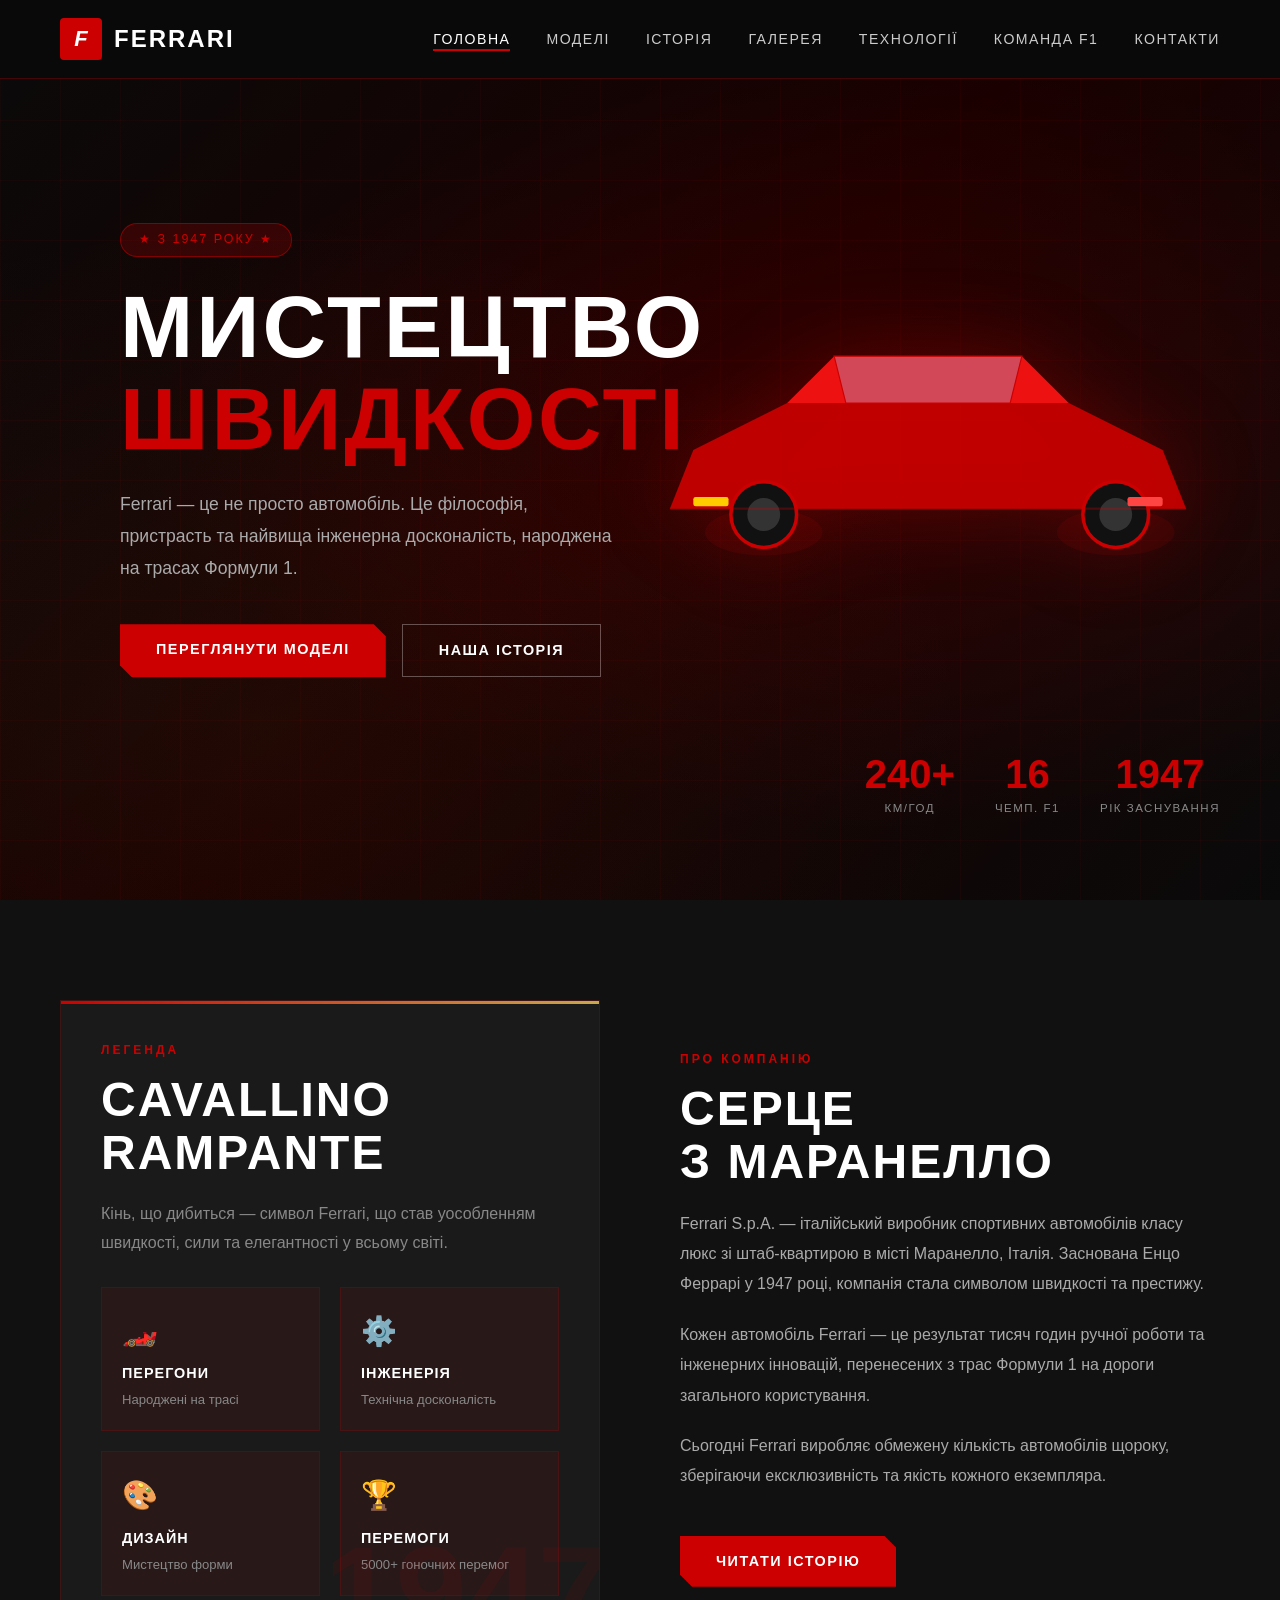
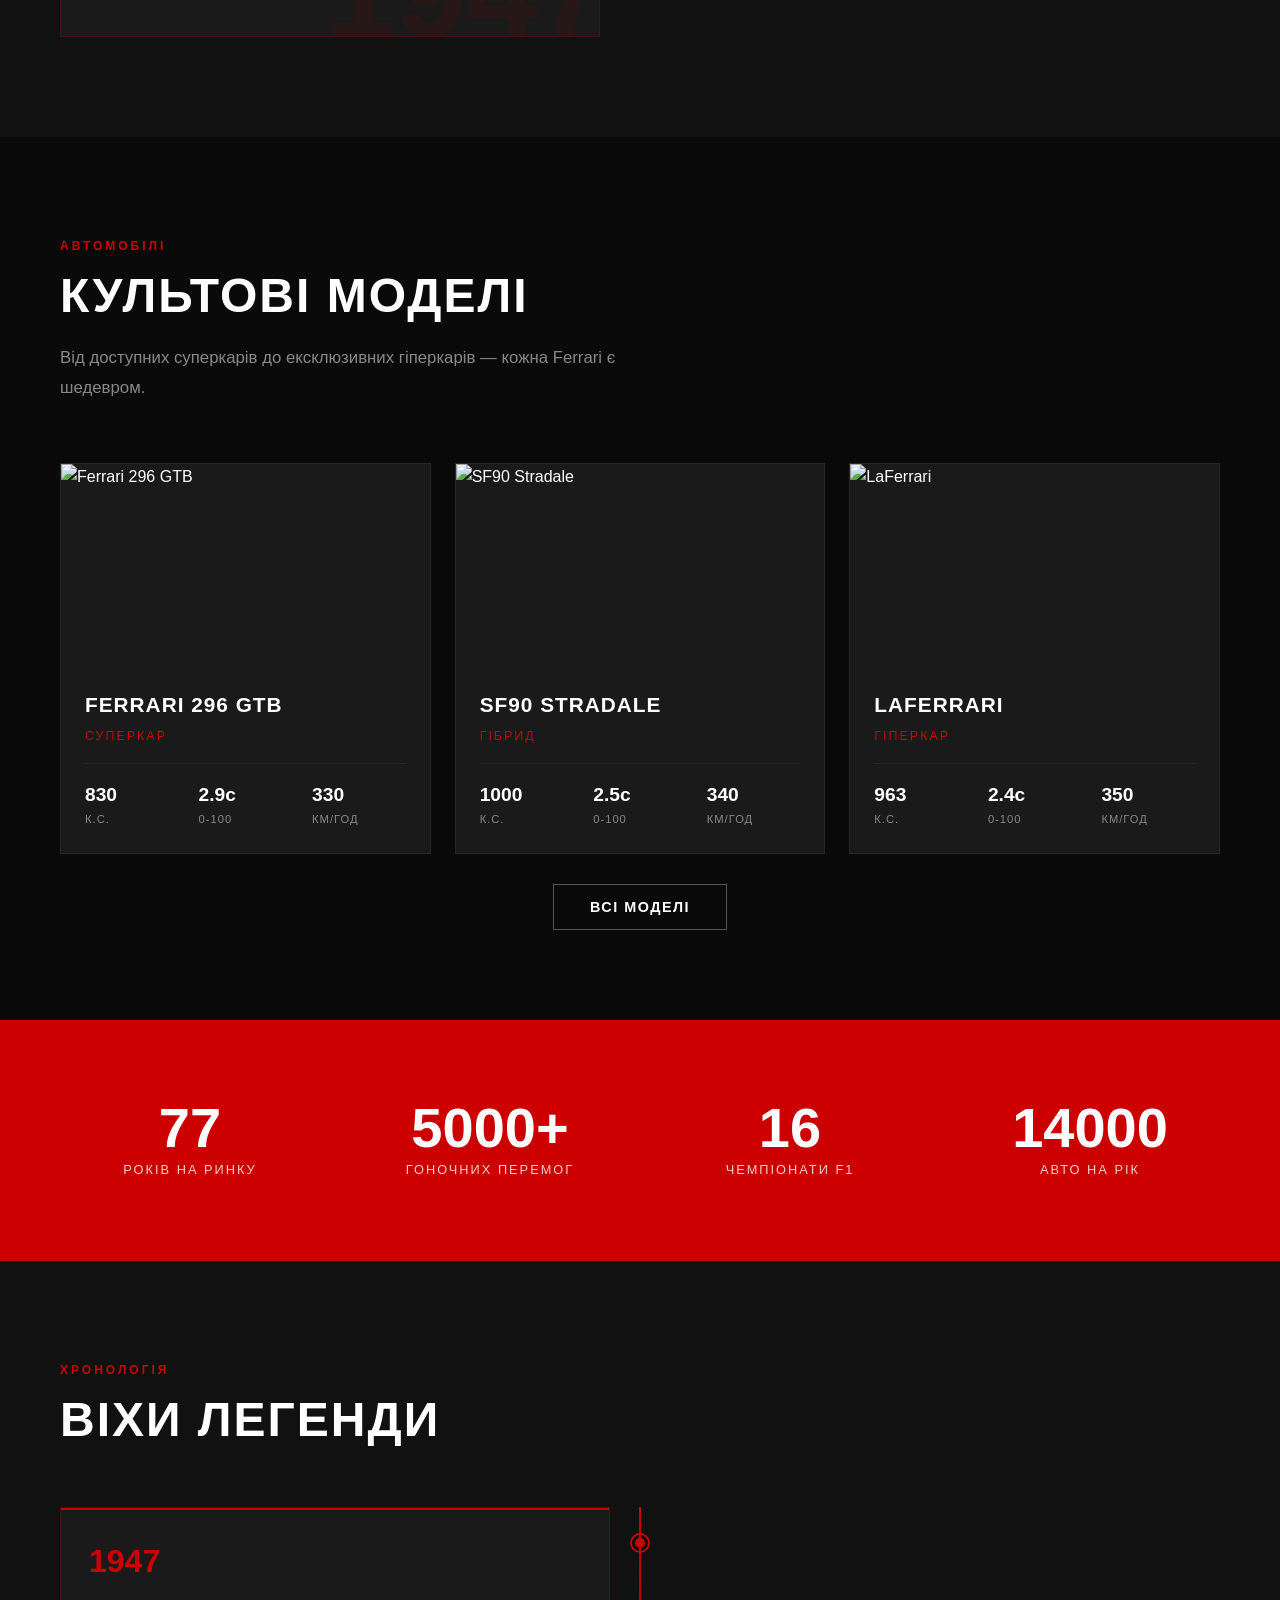
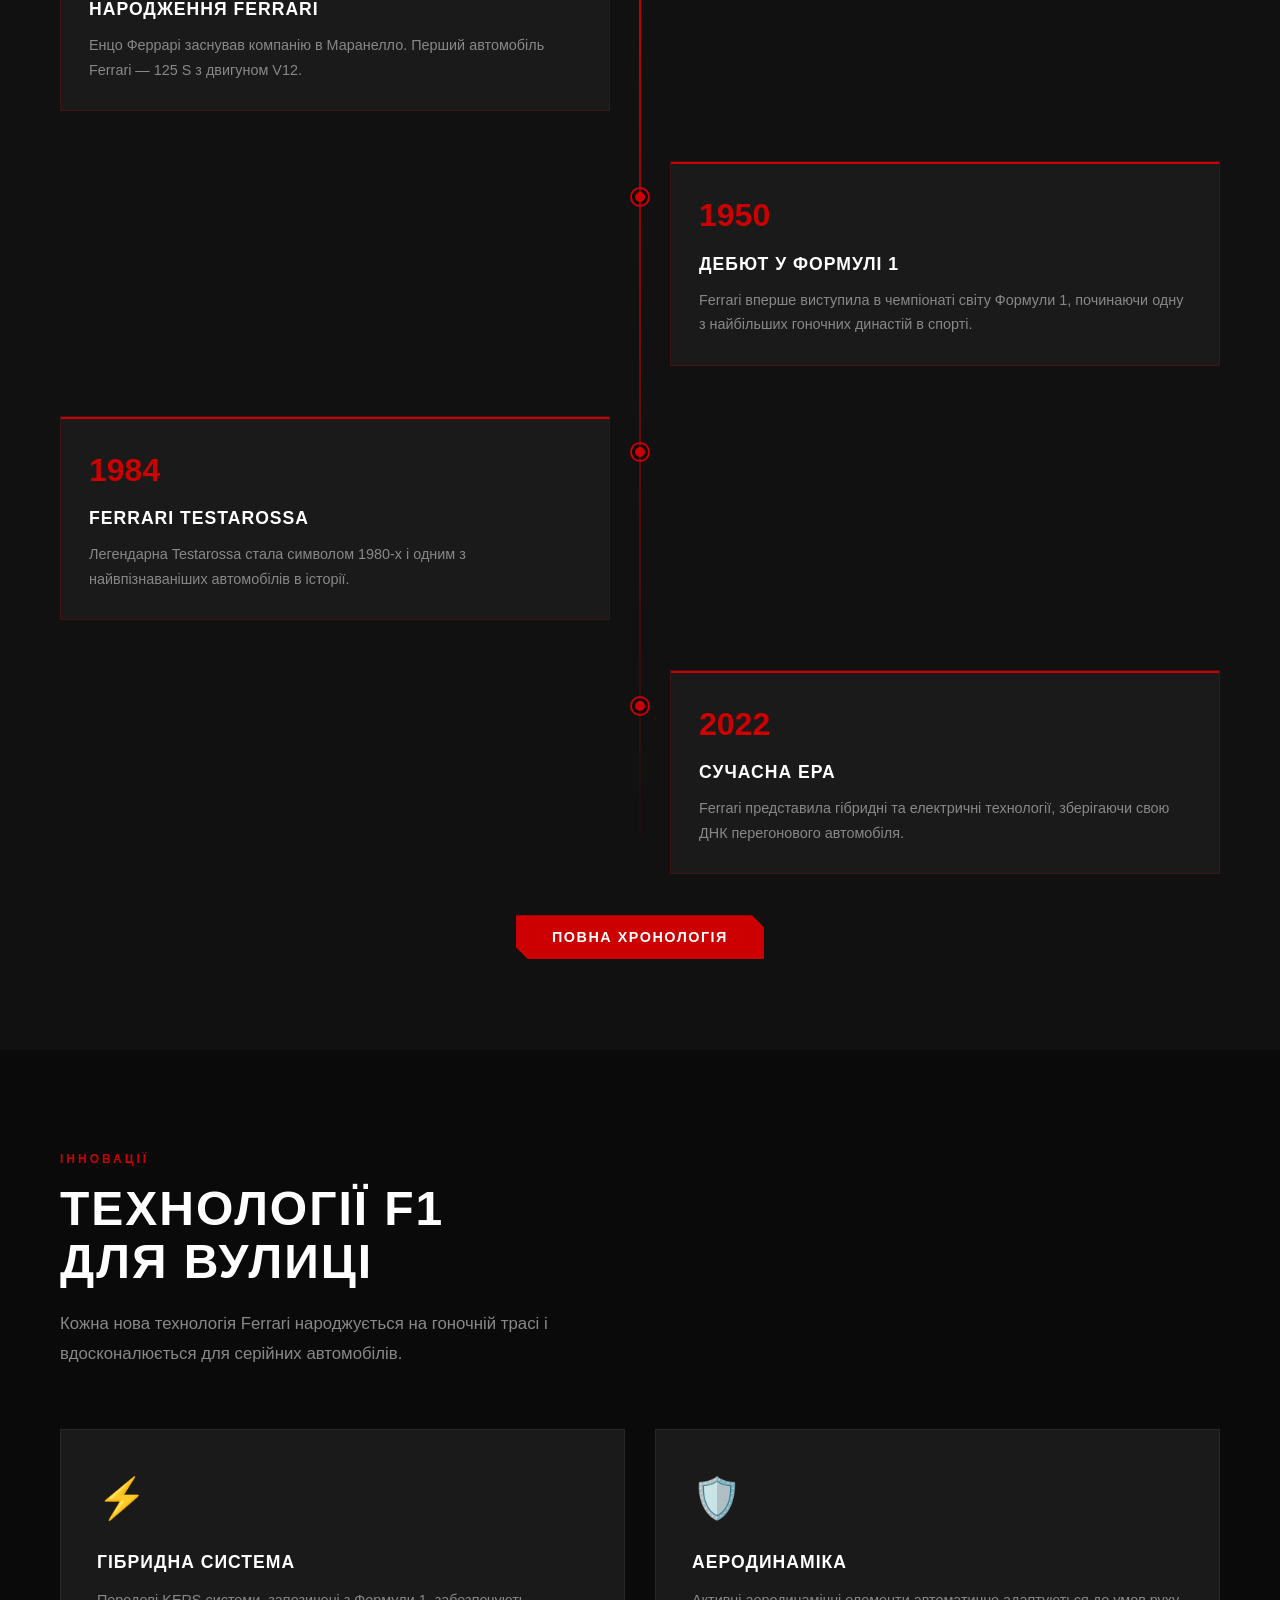
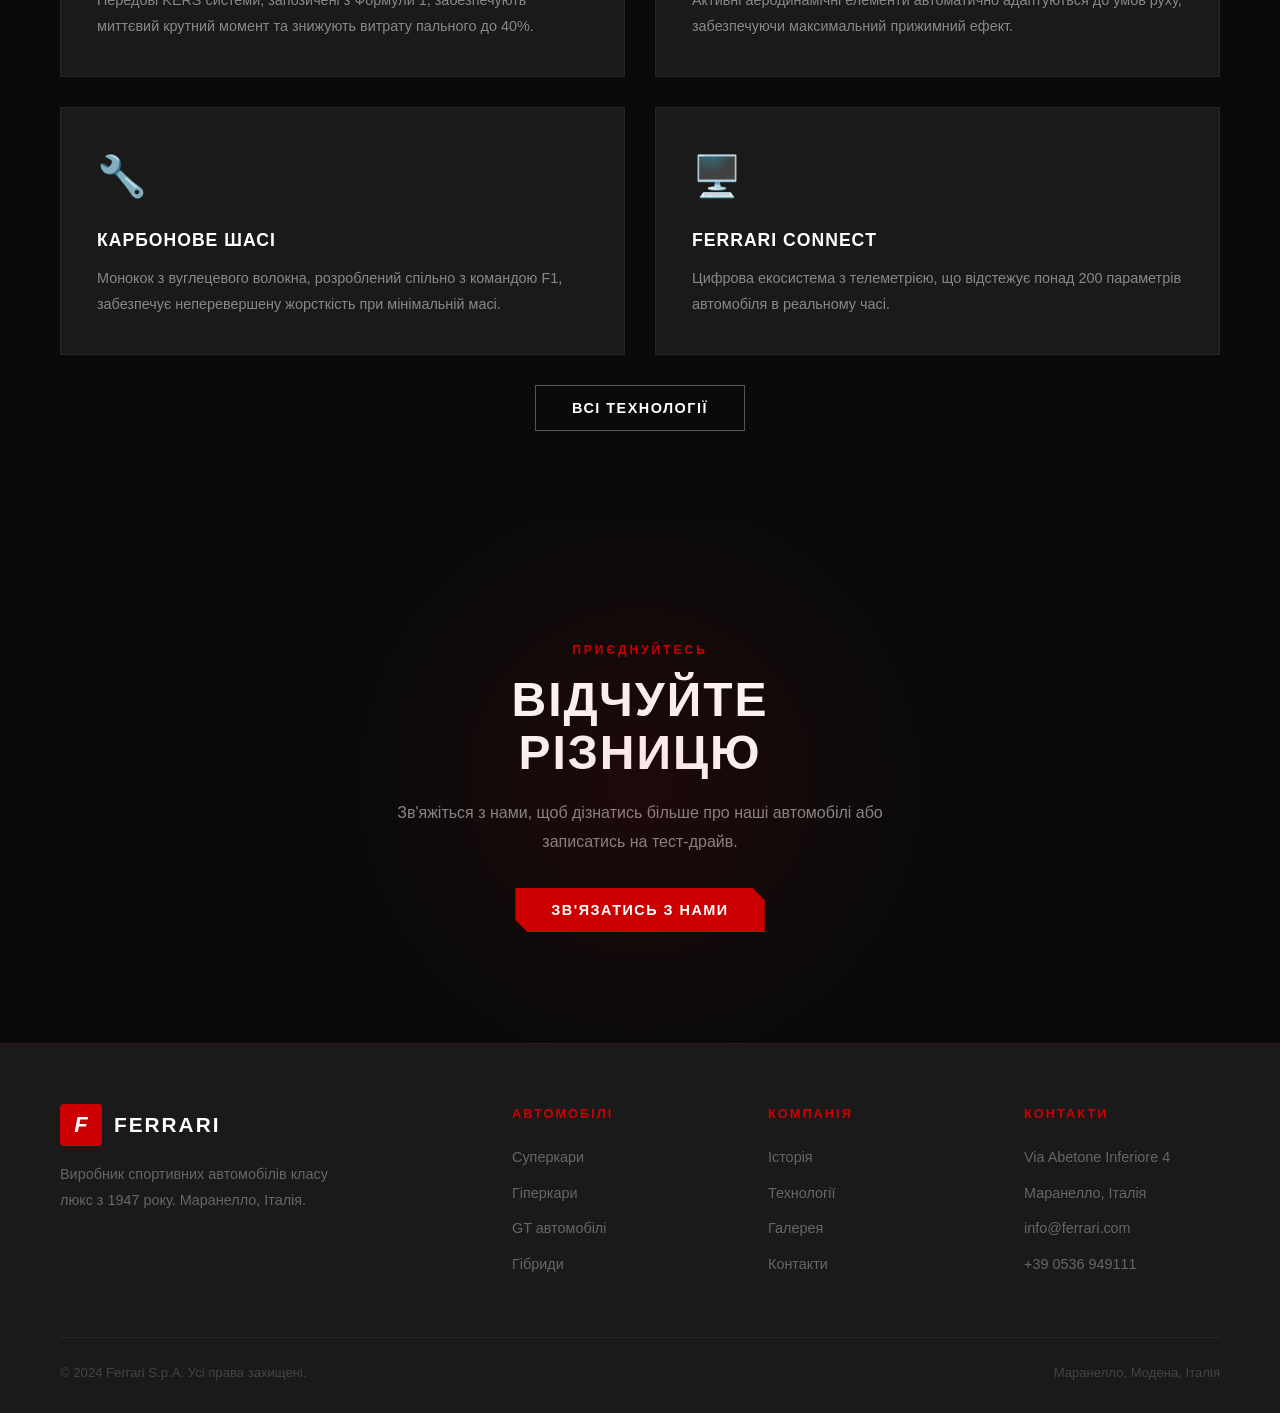
==== commit 241a310e: "Add team.html F1 page, fix Portofino photo, update nav on all pages" ====
--- a/index.html
+++ b/index.html
@@ -20,6 +20,7 @@
     <li><a href="history.html">Історія</a></li>
     <li><a href="gallery.html">Галерея</a></li>
     <li><a href="technologies.html">Технології</a></li>
+    <li><a href="team.html">Команда F1</a></li>
     <li><a href="contact.html">Контакти</a></li>
   </ul>
 </nav>
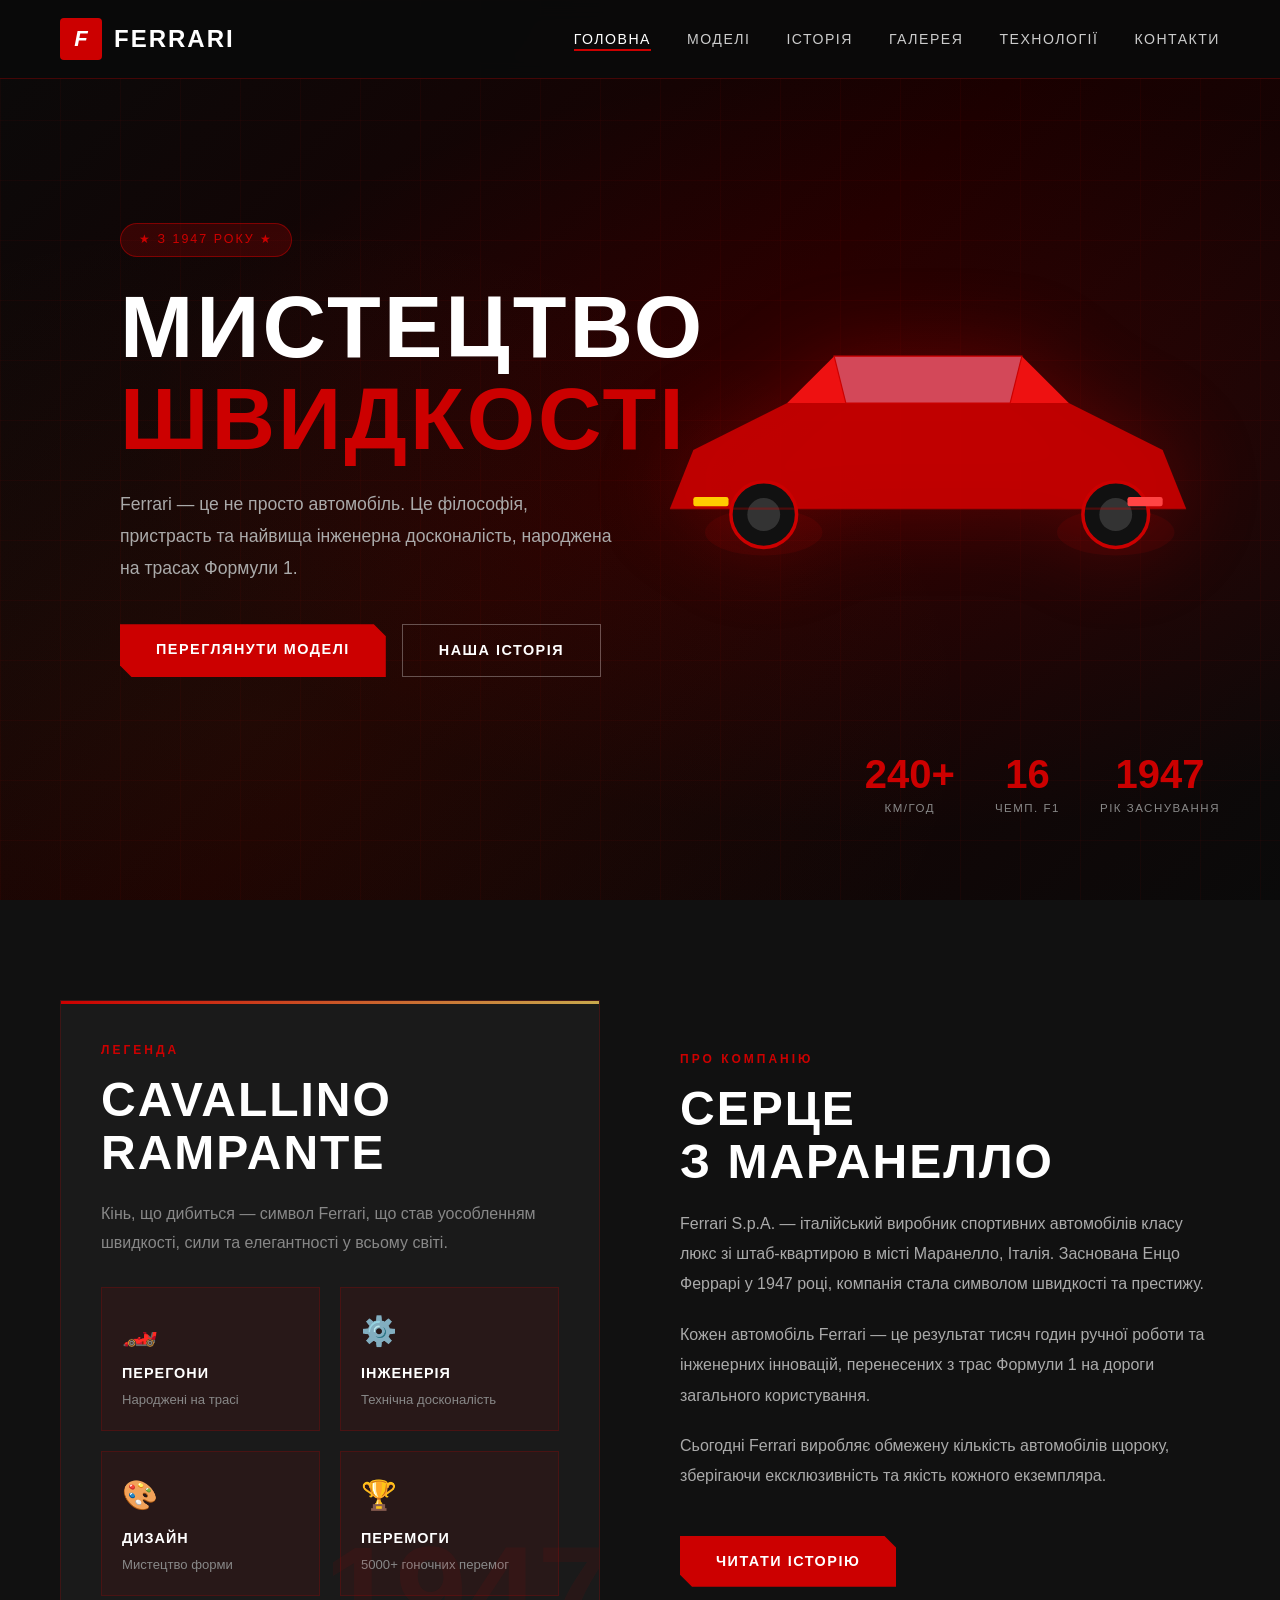
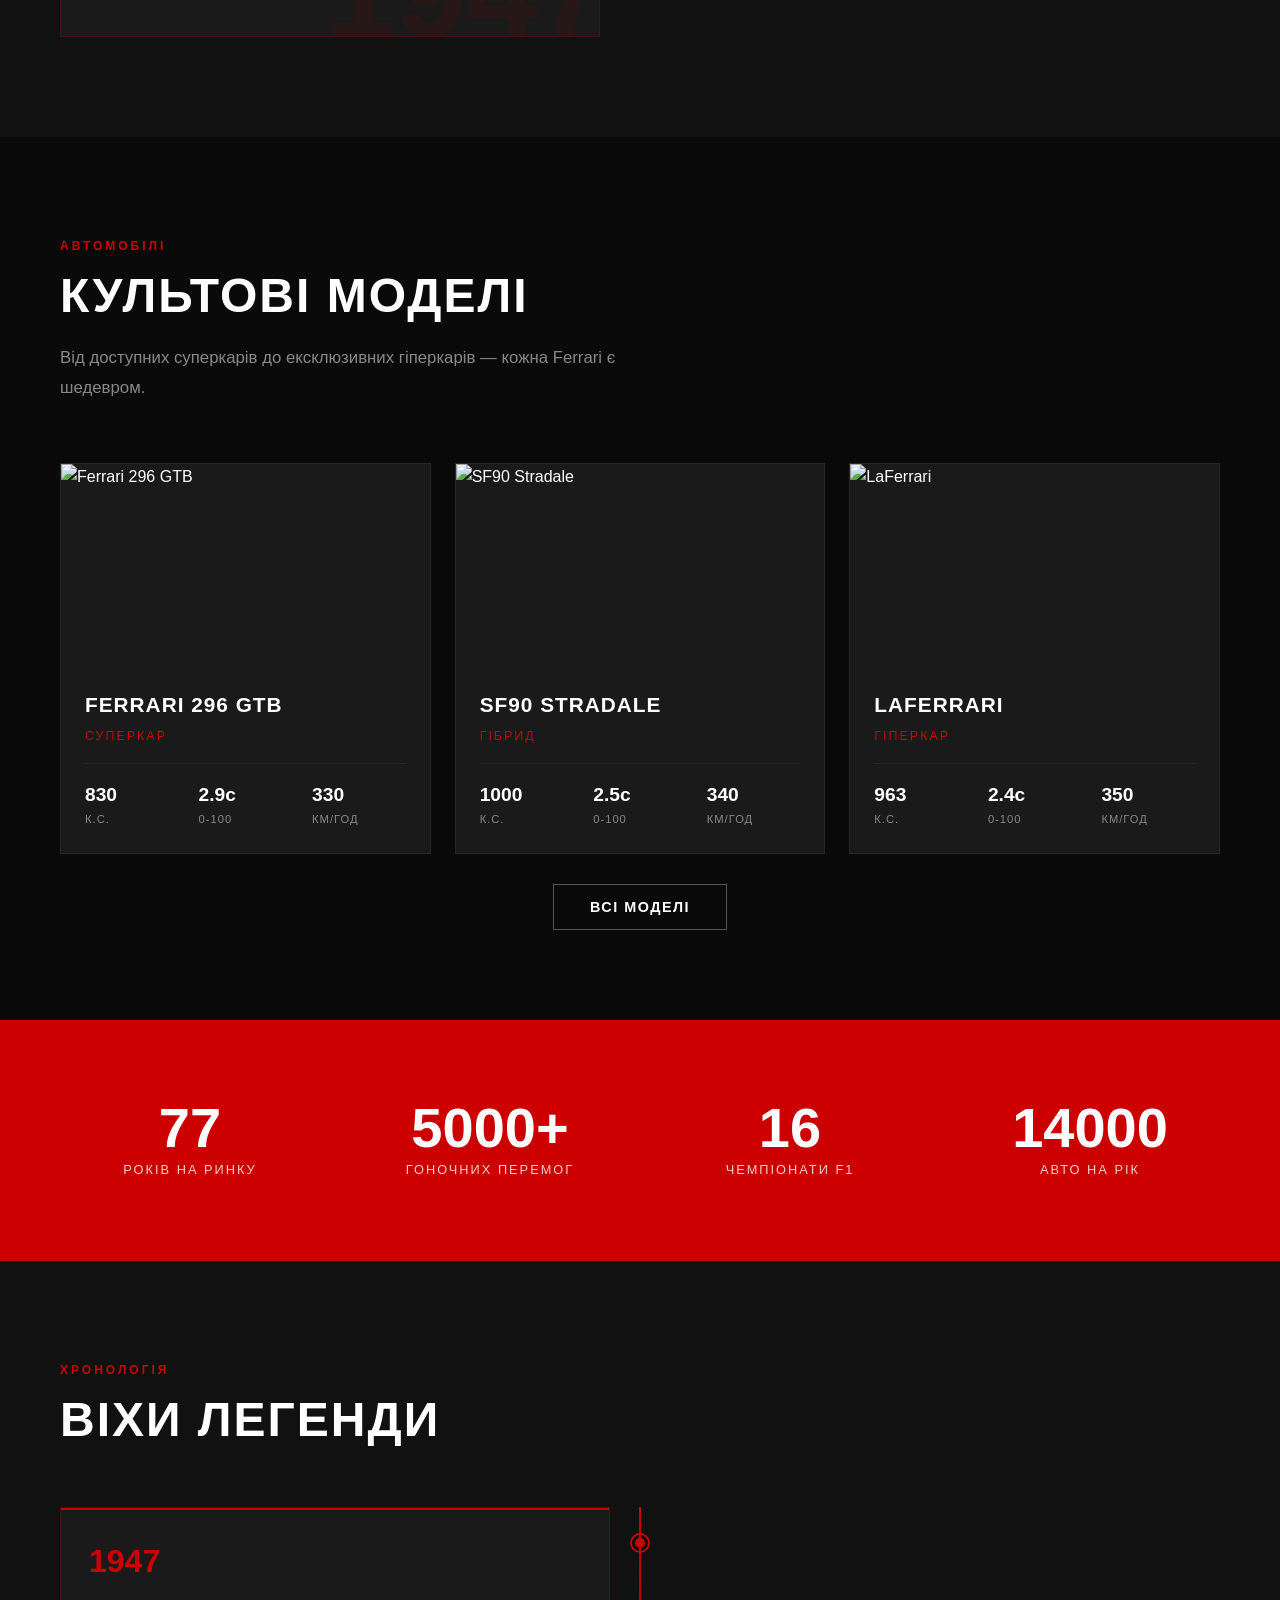
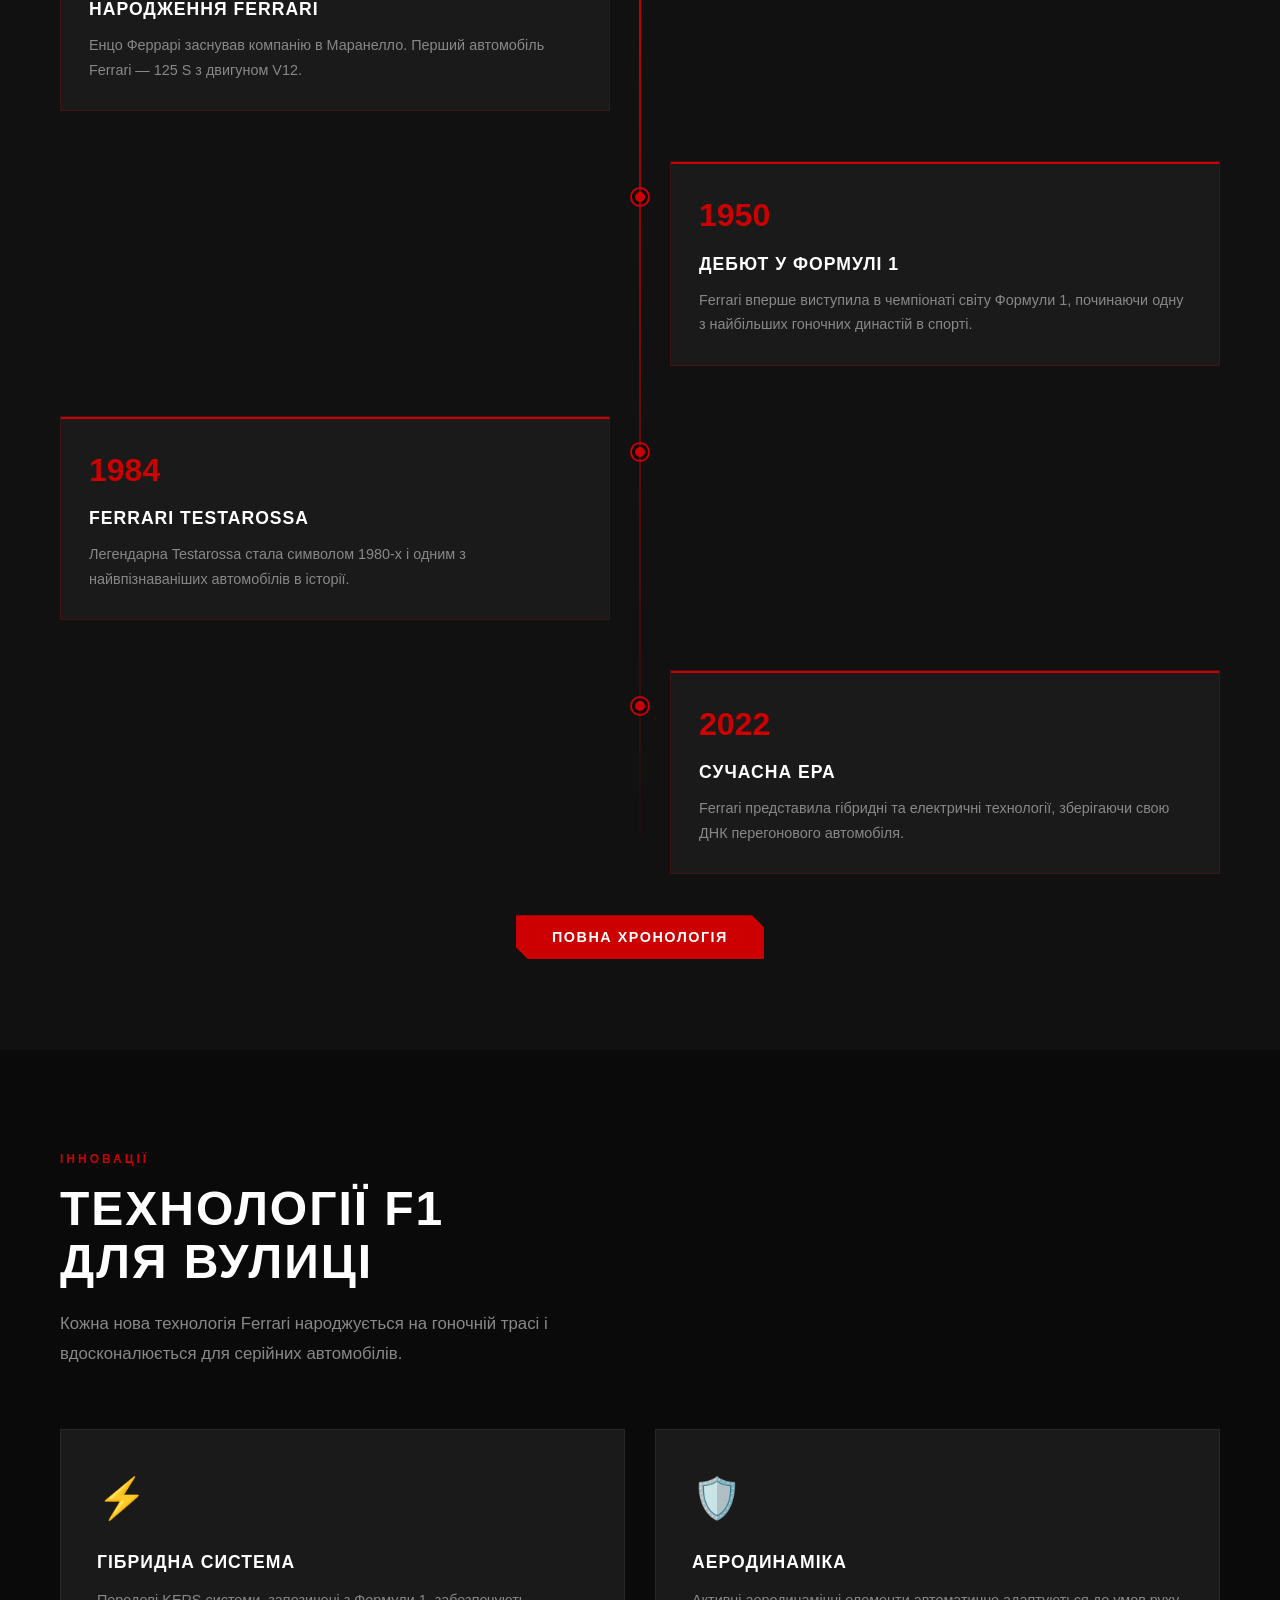
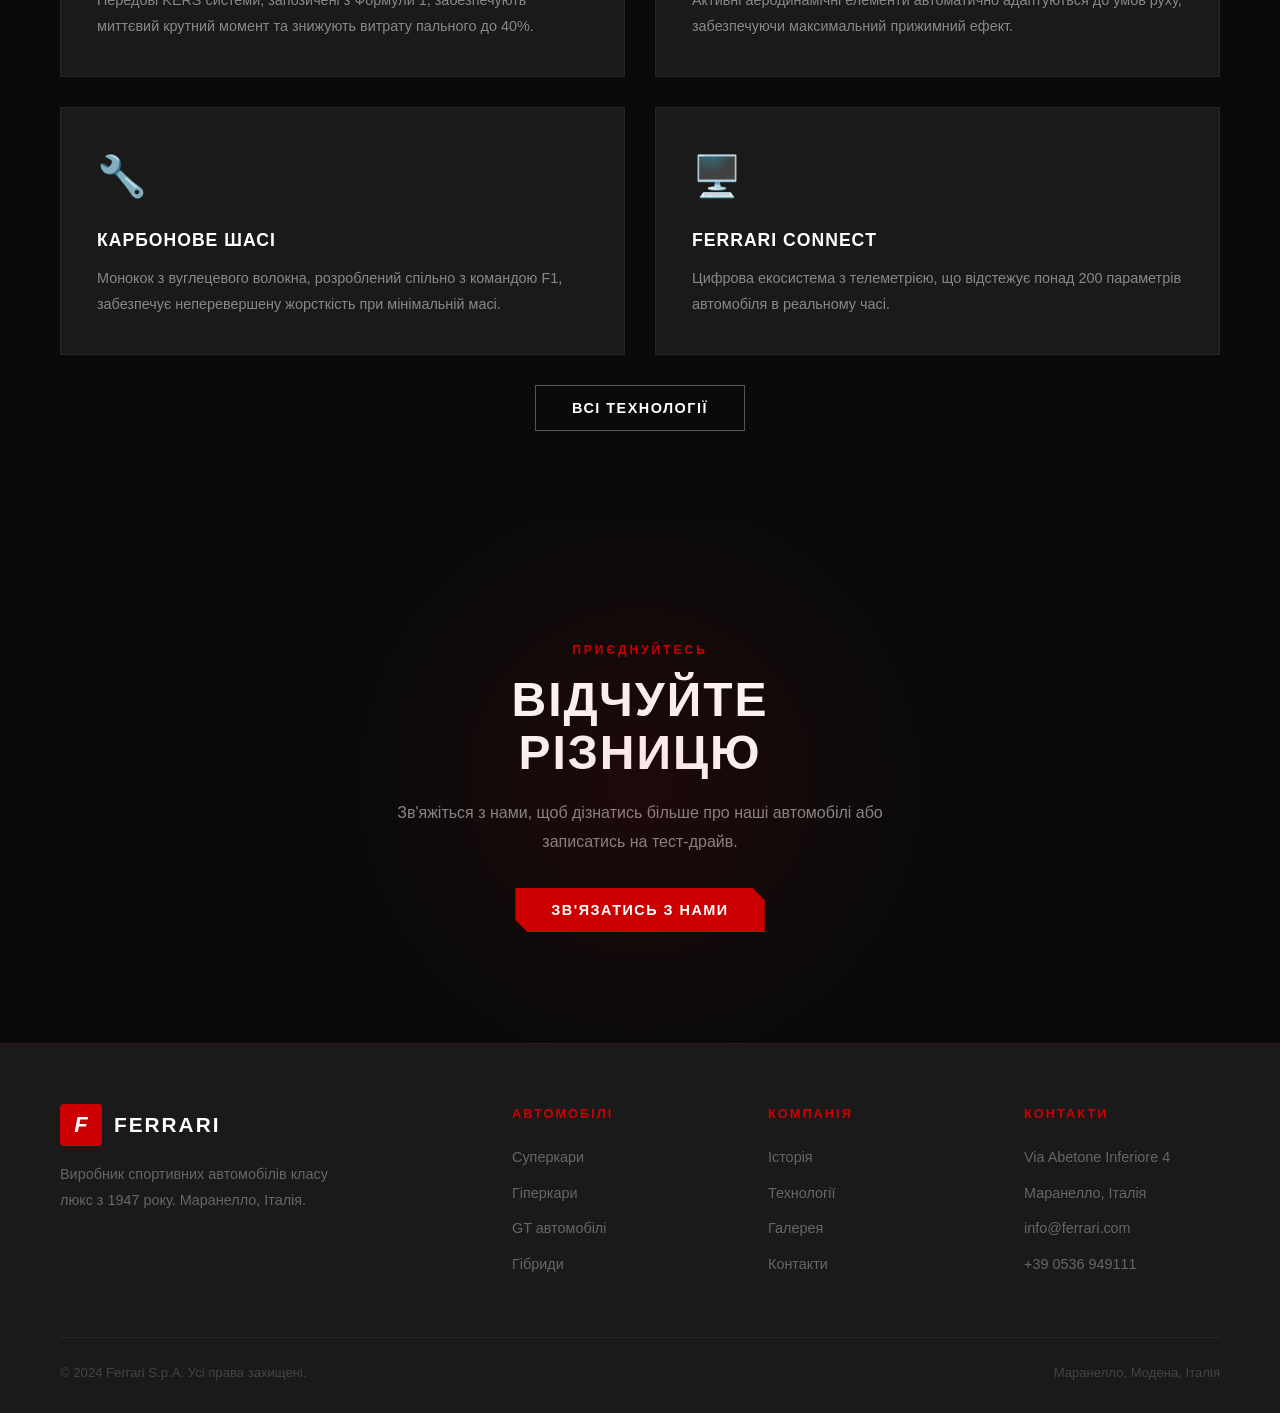
==== commit f4baf6f6: "Delete team page, fix Portofino photo, clean nav" ====
--- a/index.html
+++ b/index.html
@@ -20,7 +20,6 @@
     <li><a href="history.html">Історія</a></li>
     <li><a href="gallery.html">Галерея</a></li>
     <li><a href="technologies.html">Технології</a></li>
-    <li><a href="team.html">Команда F1</a></li>
     <li><a href="contact.html">Контакти</a></li>
   </ul>
 </nav>
--- a/style.css
+++ b/style.css
@@ -1079,14 +1079,22 @@
   background: var(--gray);
   border: 1px solid rgba(255,255,255,0.06);
   height: 240px;
-  display: flex;
-  align-items: center;
-  justify-content: center;
-  font-size: 5rem;
   cursor: pointer;
   position: relative;
   overflow: hidden;
   transition: all 0.4s;
+}
+
+.gallery-full-item img {
+  width: 100%;
+  height: 100%;
+  object-fit: cover;
+  display: block;
+  transition: transform 0.5s ease;
+}
+
+.gallery-full-item:hover img {
+  transform: scale(1.07);
 }
 
 .gallery-full-item:first-child,
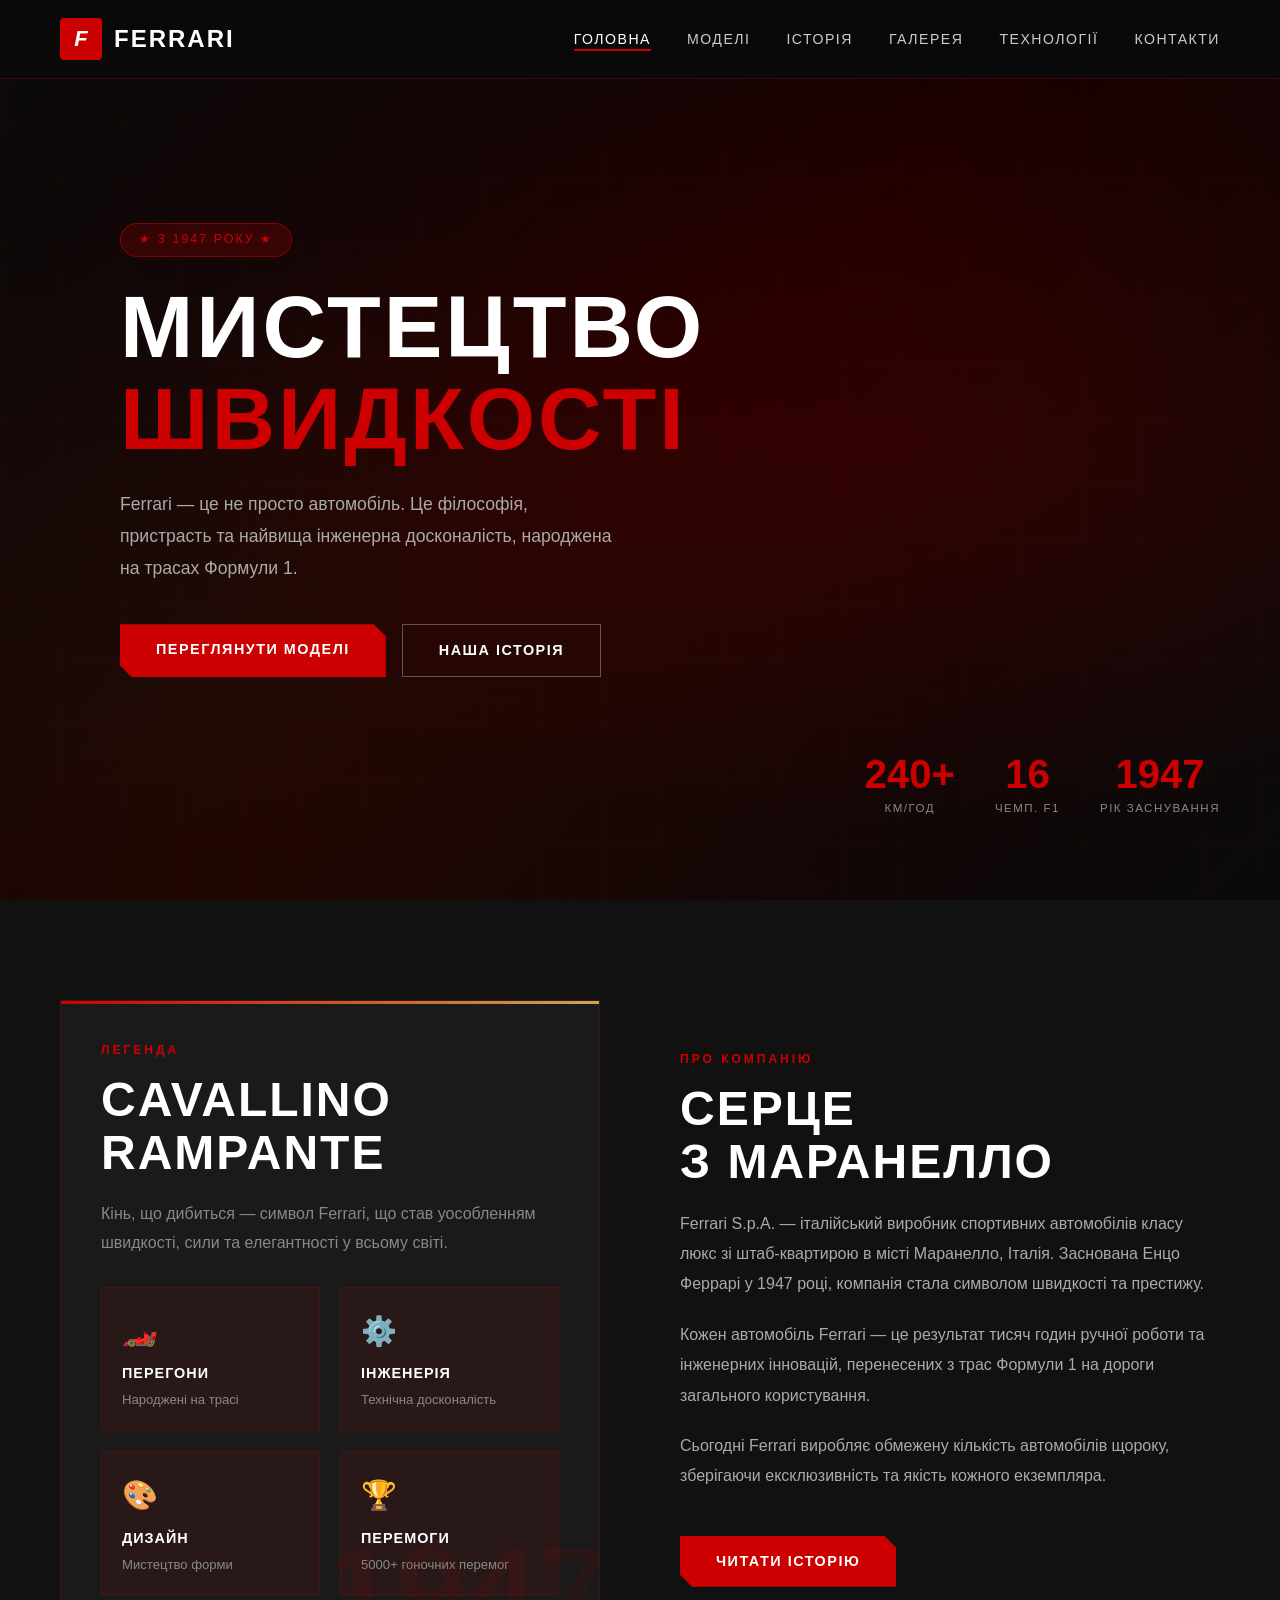
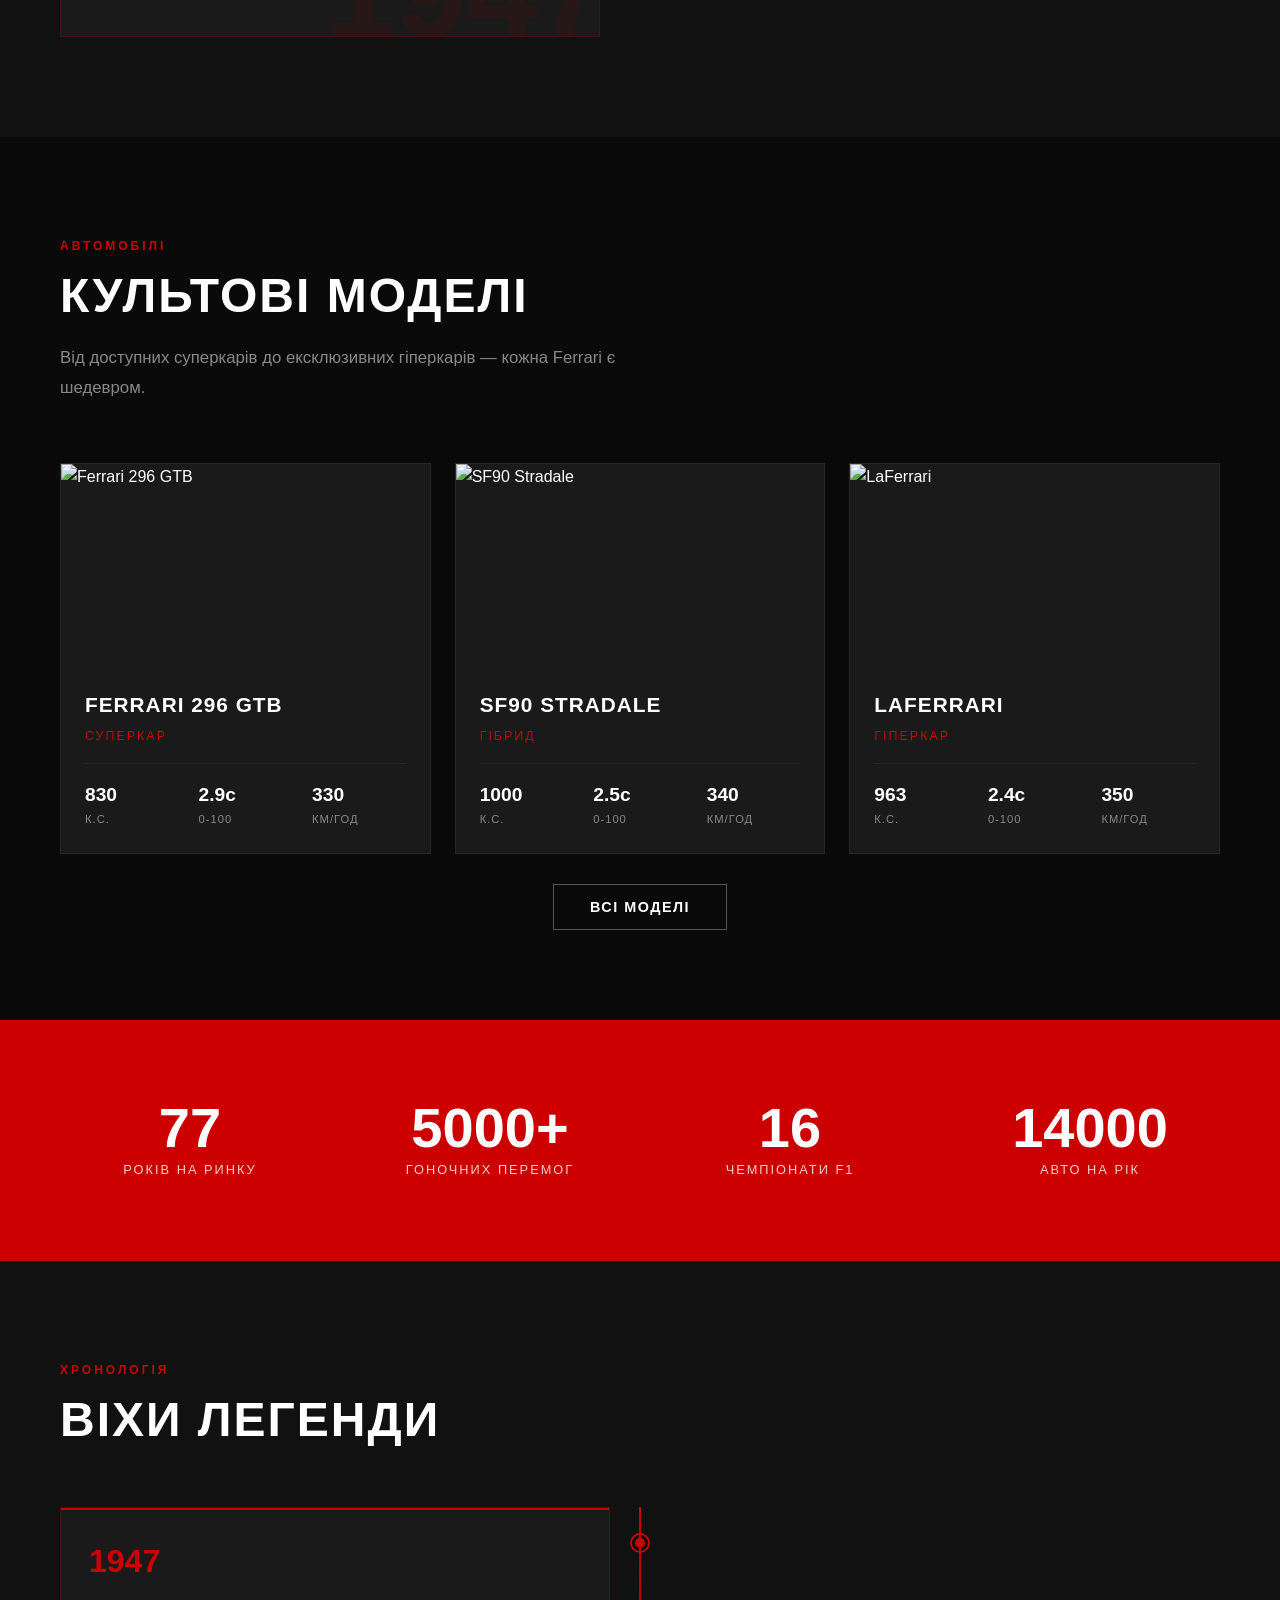
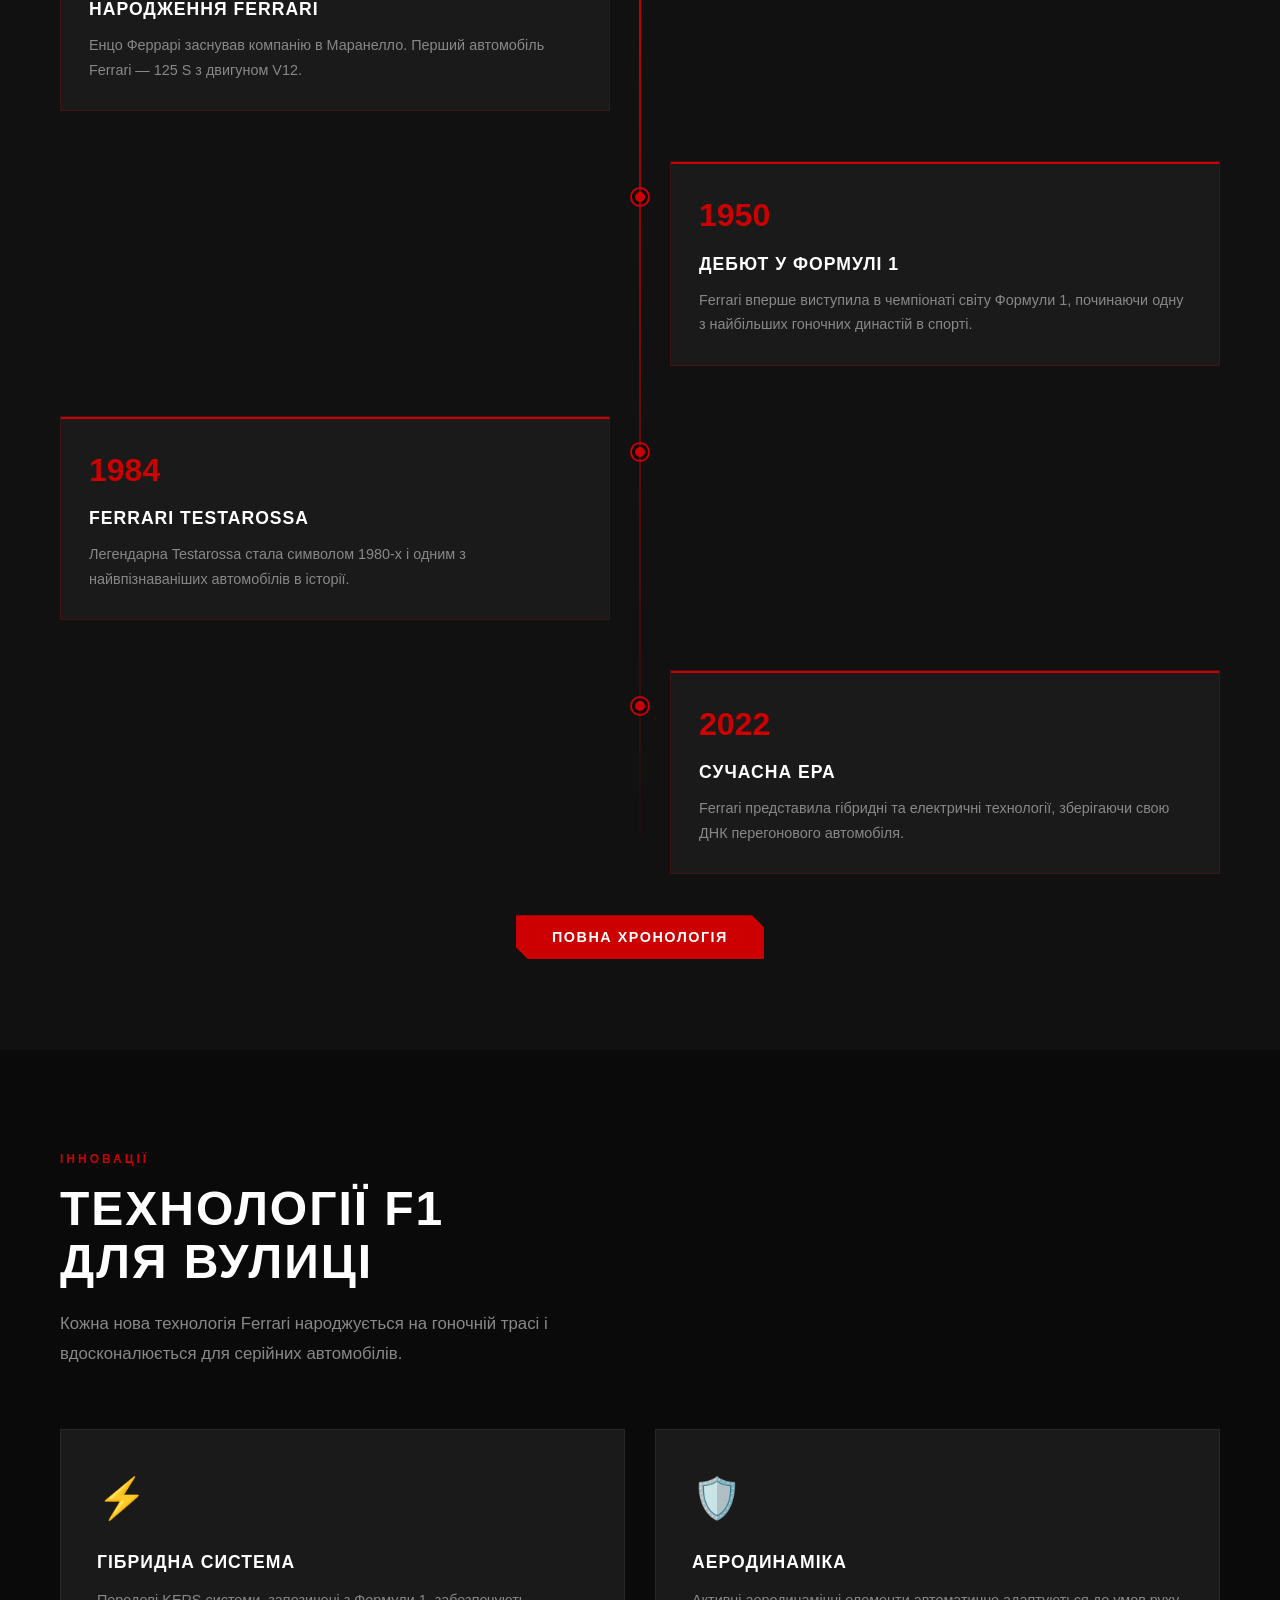
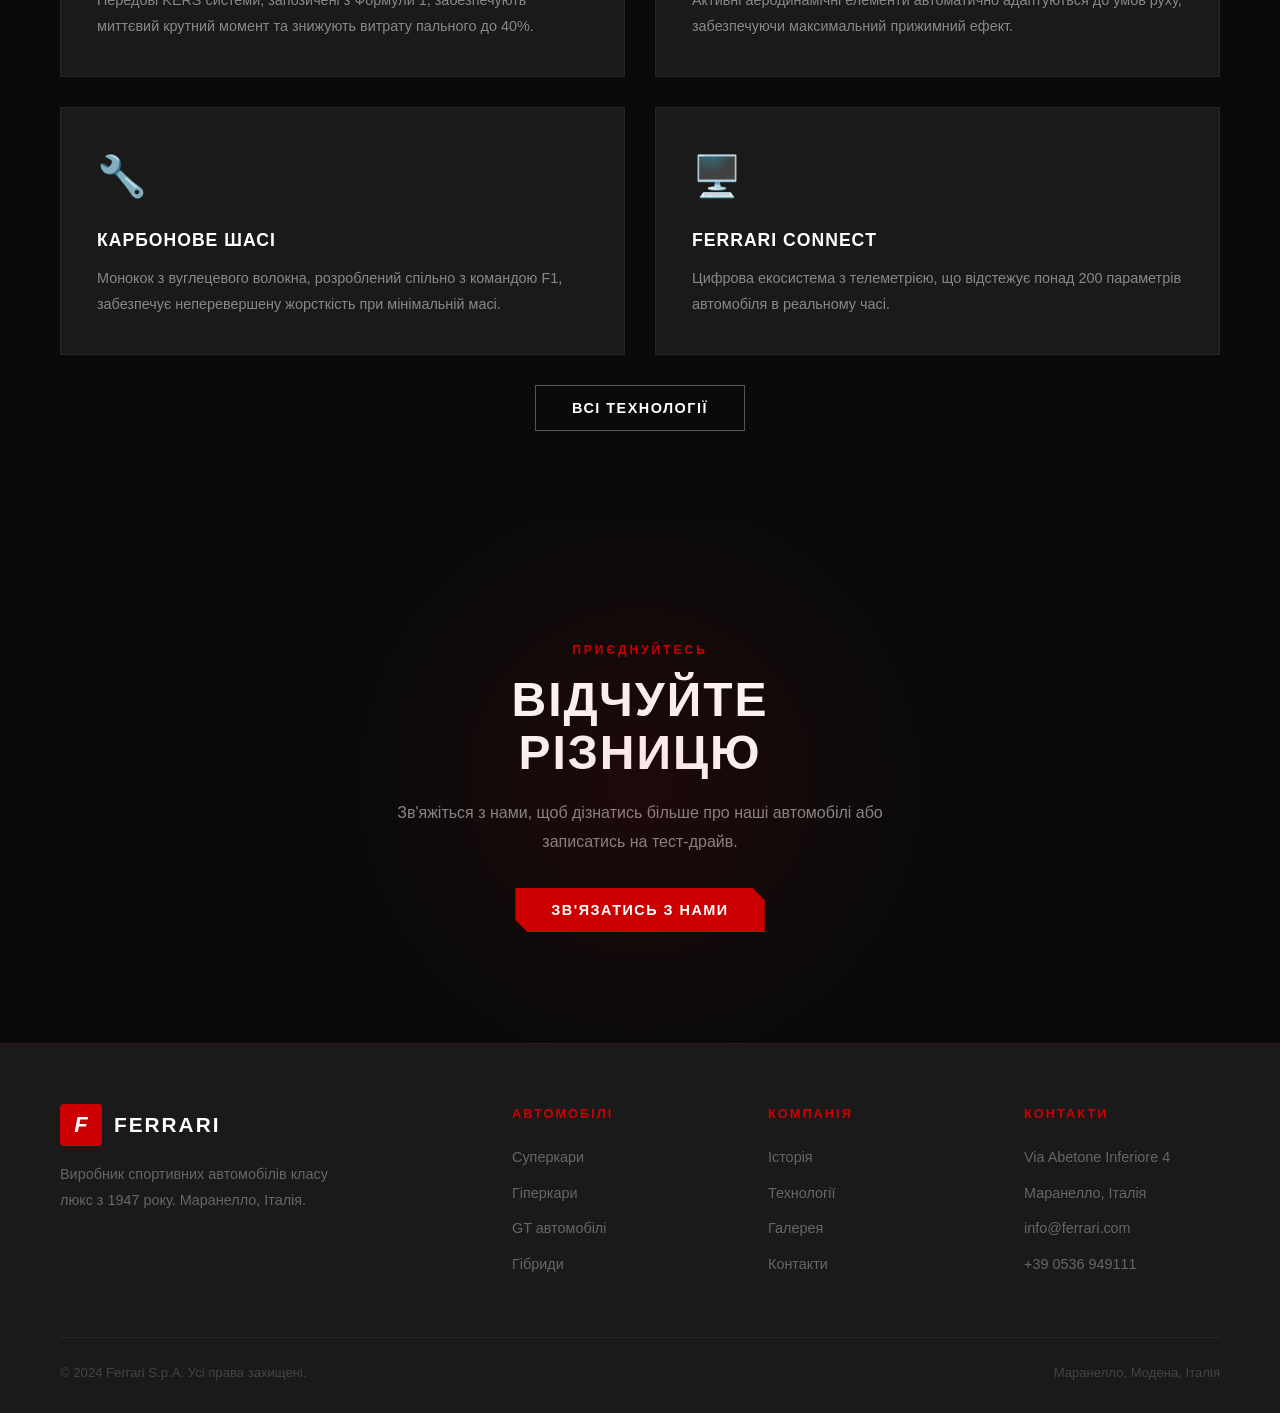
==== commit 4920bfb8: "Real photos: Ferrari F1 hero, F40/Enzo/Testarossa/Leclerc/Hamilton in gallery" ====
--- a/index.html
+++ b/index.html
@@ -41,22 +41,7 @@
     </div>
   </div>
   <div class="hero-car">
-    <div class="car-silhouette">
-      <svg viewBox="0 0 600 200" fill="none" xmlns="http://www.w3.org/2000/svg">
-        <ellipse cx="160" cy="170" rx="50" ry="20" fill="rgba(204,0,0,0.1)"/>
-        <ellipse cx="460" cy="170" rx="50" ry="20" fill="rgba(204,0,0,0.1)"/>
-        <path d="M80 150 L100 100 L180 60 L320 50 L420 60 L500 100 L520 150 Z" fill="#cc0000" opacity="0.9"/>
-        <path d="M180 60 L220 20 L380 20 L420 60 Z" fill="#ee1111"/>
-        <path d="M220 20 L230 60 L370 60 L380 20 Z" fill="rgba(150,200,255,0.3)" stroke="#cc0000" stroke-width="1"/>
-        <circle cx="160" cy="155" r="28" fill="#111" stroke="#cc0000" stroke-width="3"/>
-        <circle cx="160" cy="155" r="14" fill="#333"/>
-        <circle cx="460" cy="155" r="28" fill="#111" stroke="#cc0000" stroke-width="3"/>
-        <circle cx="460" cy="155" r="14" fill="#333"/>
-        <path d="M80 150 L520 150" stroke="#cc0000" stroke-width="2" opacity="0.3"/>
-        <rect x="100" y="140" width="30" height="8" rx="2" fill="#ffcc00"/>
-        <rect x="470" y="140" width="30" height="8" rx="2" fill="#ff4444"/>
-      </svg>
-    </div>
+    <img src="https://www.f1-fansite.com/wp-content/uploads/2024/02/240213_SF-Media31_42df08ea-d9ab-47bb-a5bd-4b740676a3d6.jpg" alt="Ferrari SF-24 F1 Car">
   </div>
   <div class="hero-stats">
     <div class="stat-item">
--- a/style.css
+++ b/style.css
@@ -256,12 +256,20 @@
 .hero-car {
   position: absolute;
   right: 0;
-  top: 50%;
-  transform: translateY(-50%);
+  top: 0;
+  bottom: 0;
   width: 55%;
-  display: flex;
-  align-items: center;
-  justify-content: center;
+  overflow: hidden;
+  mask-image: linear-gradient(to right, transparent 0%, black 30%);
+  -webkit-mask-image: linear-gradient(to right, transparent 0%, black 30%);
+}
+
+.hero-car img {
+  width: 100%;
+  height: 100%;
+  object-fit: cover;
+  object-position: center;
+  opacity: 0.85;
 }
 
 .car-silhouette {
